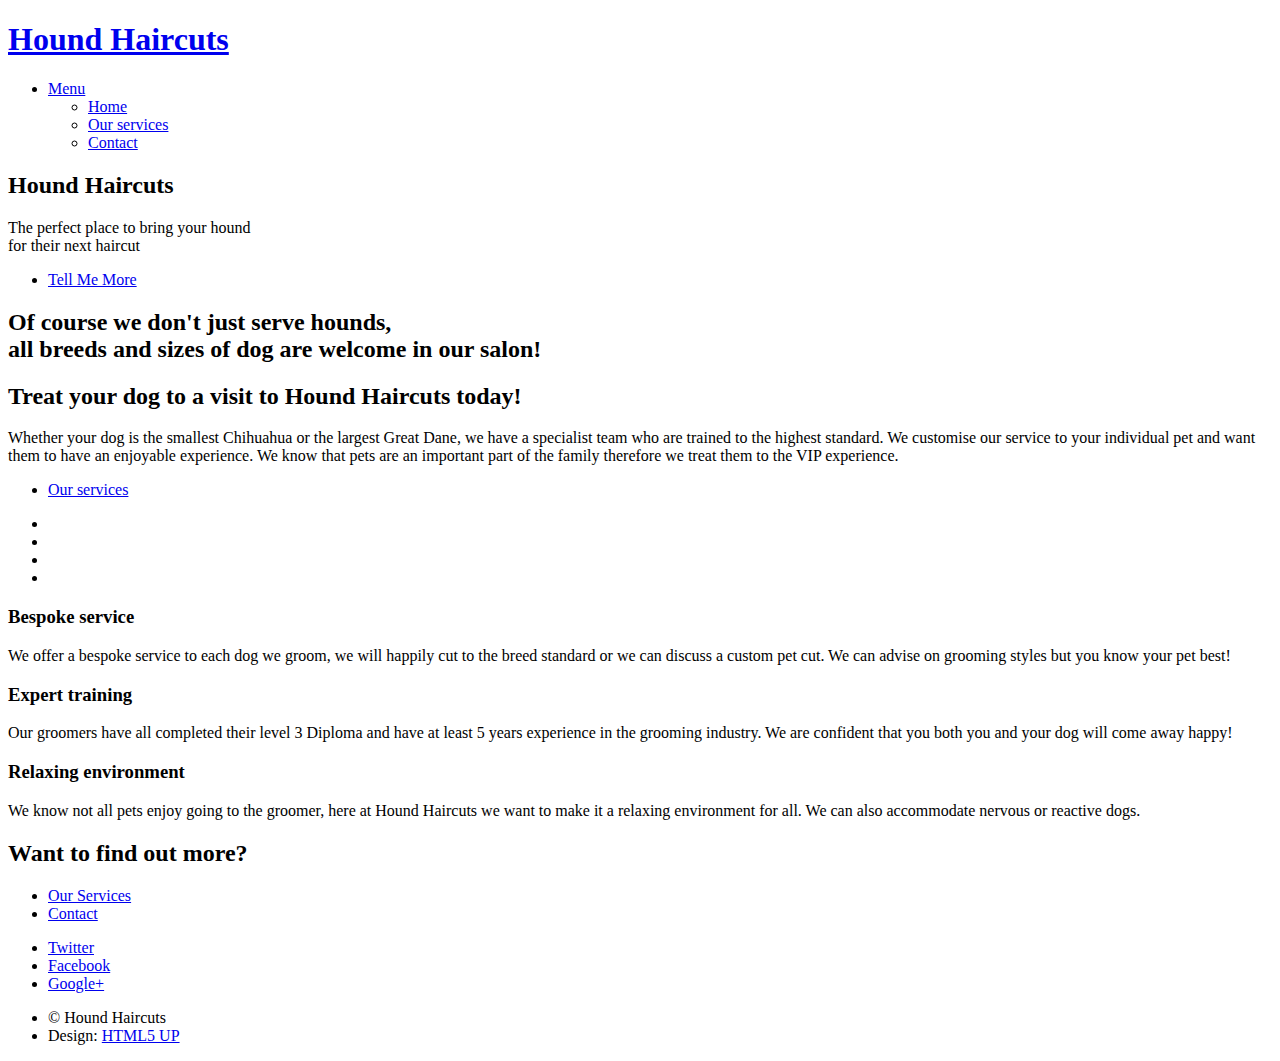
==== index.html @ f1c46895 "Add files via upload" ====
<!DOCTYPE HTML>
<!--
	Twenty by HTML5 UP
	html5up.net | @ajlkn
	Free for personal and commercial use under the CCA 3.0 license (html5up.net/license)
-->
<html>
	<head>
		<title>Hound Haircuts</title>
		<meta charset="utf-8" />
		<meta name="viewport" content="width=device-width, initial-scale=1, user-scalable=no" />
		<link rel="stylesheet" href="assets/css/main.css" />
		<noscript><link rel="stylesheet" href="assets/css/noscript.css" /></noscript>
	</head>
	<body class="index is-preload">
		<div id="page-wrapper">

			<!-- Header -->
				<header id="header" class="alt">
					<h1 id="logo"><a href="index.html">Hound Haircuts</a></h1>
					<nav id="nav">
						<ul>
							<li class="submenu">
								<a href="#">Menu</a>
								<ul>
									<li><a href="index.html">Home</a></li>
									<li><a href="services.html">Our services</a></li>
									<li><a href="contact.html">Contact</a></li>
								</ul>
						</ul>
					</nav>
				</header>

			<!-- Banner -->
				<section id="banner">

					<!--
						".inner" is set up as an inline-block so it automatically expands
						in both directions to fit whatever's inside it. This means it won't
						automatically wrap lines, so be sure to use line breaks where
						appropriate (<br />).
					-->
					<div class="inner">

						<header>
							<h2>Hound Haircuts</h2>
						</header>
						<p>
							The perfect place to bring your hound<br> for their next haircut
						</p>
						<footer>
							<ul class="buttons stacked">
								<li><a href="#main" class="button fit scrolly">Tell Me More</a></li>
							</ul>
						</footer>

					</div>

				</section>

			<!-- Main -->
				<article id="main">

					<header class="special container">
						<span class="icon solid fa-dog"></span>
						<h2>Of course we don't just serve hounds, <br>all breeds and sizes of dog are welcome in our salon!</h2>
					</header>

					<!-- One -->
						<section class="wrapper style2 container special-alt">
							<div class="row gtr-50">
								<div class="col-8 col-12-narrower">
									<header>
									<h2>Treat your dog to a visit to Hound Haircuts today!</h2>
									</header>
									<p>Whether your dog is the smallest Chihuahua or the largest Great Dane, we have a specialist team who are trained to the highest standard. We customise our service to your individual pet and want them to have an enjoyable experience. We know that pets are an important part of the family therefore we treat them to the VIP experience. 
									</p>
									<footer>
										<ul class="buttons buttoncenter">
											<li><a href="services.html" class="button">Our services</a></li>
										</ul>
									</footer>

								</div>
								<div class="col-4 col-12-narrower imp-narrower">

									<ul class="featured-icons">
										<li><span class="icon solid fa-dog"><span class="label"></span></span></li>
										<li><span class="icon solid fa-paw"><span class="label"></span></span></li>
										<li><span class="icon solid fa-bath"><span class="label"></span></span></li>
										<li><span class="icon solid fa-cut"><span class="label"></span></span></li>
									</ul>

								</div>
							</div>
						</section>

					<!-- Two -->
						<section class="wrapper style1 container special">
							<div class="row">
								<div class="col-4 col-12-narrower">

									<section>
										<span class="icon solid featured fa-check"></span>
										<header>
											<h3>Bespoke service</h3>
										</header>
										<p>We offer a bespoke service to each dog we groom, we will happily cut to the breed standard or we can discuss a custom pet cut. We can advise on grooming styles but you know your pet best!</p>
									</section>

								</div>
								<div class="col-4 col-12-narrower">

									<section>
										<span class="icon solid featured fa-check"></span>
										<header>
											<h3>Expert training</h3>
										</header>
										<p>Our groomers have all completed their level 3 Diploma and have at least 5 years experience in the grooming industry. We are confident that you both you and your dog will come away happy!</p>
									</section>

								</div>
								<div class="col-4 col-12-narrower">

									<section>
										<span class="icon solid featured fa-check"></span>
										<header>
											<h3>Relaxing environment</h3>
										</header>
										<p>We know not all pets enjoy going to the groomer, here at Hound Haircuts we want to make it a relaxing environment for all. We can also accommodate nervous or reactive dogs.</p>
									</section>

								</div>
							</div>
						</section>

				</article>

			<!-- CTA -->
				<section id="cta">

					<header>
						<h2>Want to find out more?</h2>
					</header>
					<footer>
						<ul class="buttons">
							<li><a href="services.html" class="button primary">Our Services</a></li>
							<li><a href="contact.html" class="button">Contact</a></li>
						</ul>
					</footer>

				</section>

			<!-- Footer -->
				<footer id="footer">

					<ul class="icons">
						<li><a href="#" class="icon brands circle fa-twitter"><span class="label">Twitter</span></a></li>
						<li><a href="#" class="icon brands circle fa-facebook-f"><span class="label">Facebook</span></a></li>
						<li><a href="#" class="icon brands circle fa-google-plus-g"><span class="label">Google+</span></a></li>
					</ul>

					<ul class="copyright">
						<li>&copy; Hound Haircuts</li><li>Design: <a href="http://html5up.net">HTML5 UP</a></li>
					</ul>

				</footer>

		</div>

		<!-- Scripts -->
			<script src="assets/js/jquery.min.js"></script>
			<script src="assets/js/jquery.dropotron.min.js"></script>
			<script src="assets/js/jquery.scrolly.min.js"></script>
			<script src="assets/js/jquery.scrollex.min.js"></script>
			<script src="assets/js/browser.min.js"></script>
			<script src="assets/js/breakpoints.min.js"></script>
			<script src="assets/js/util.js"></script>
			<script src="assets/js/main.js"></script>

	</body>
</html>
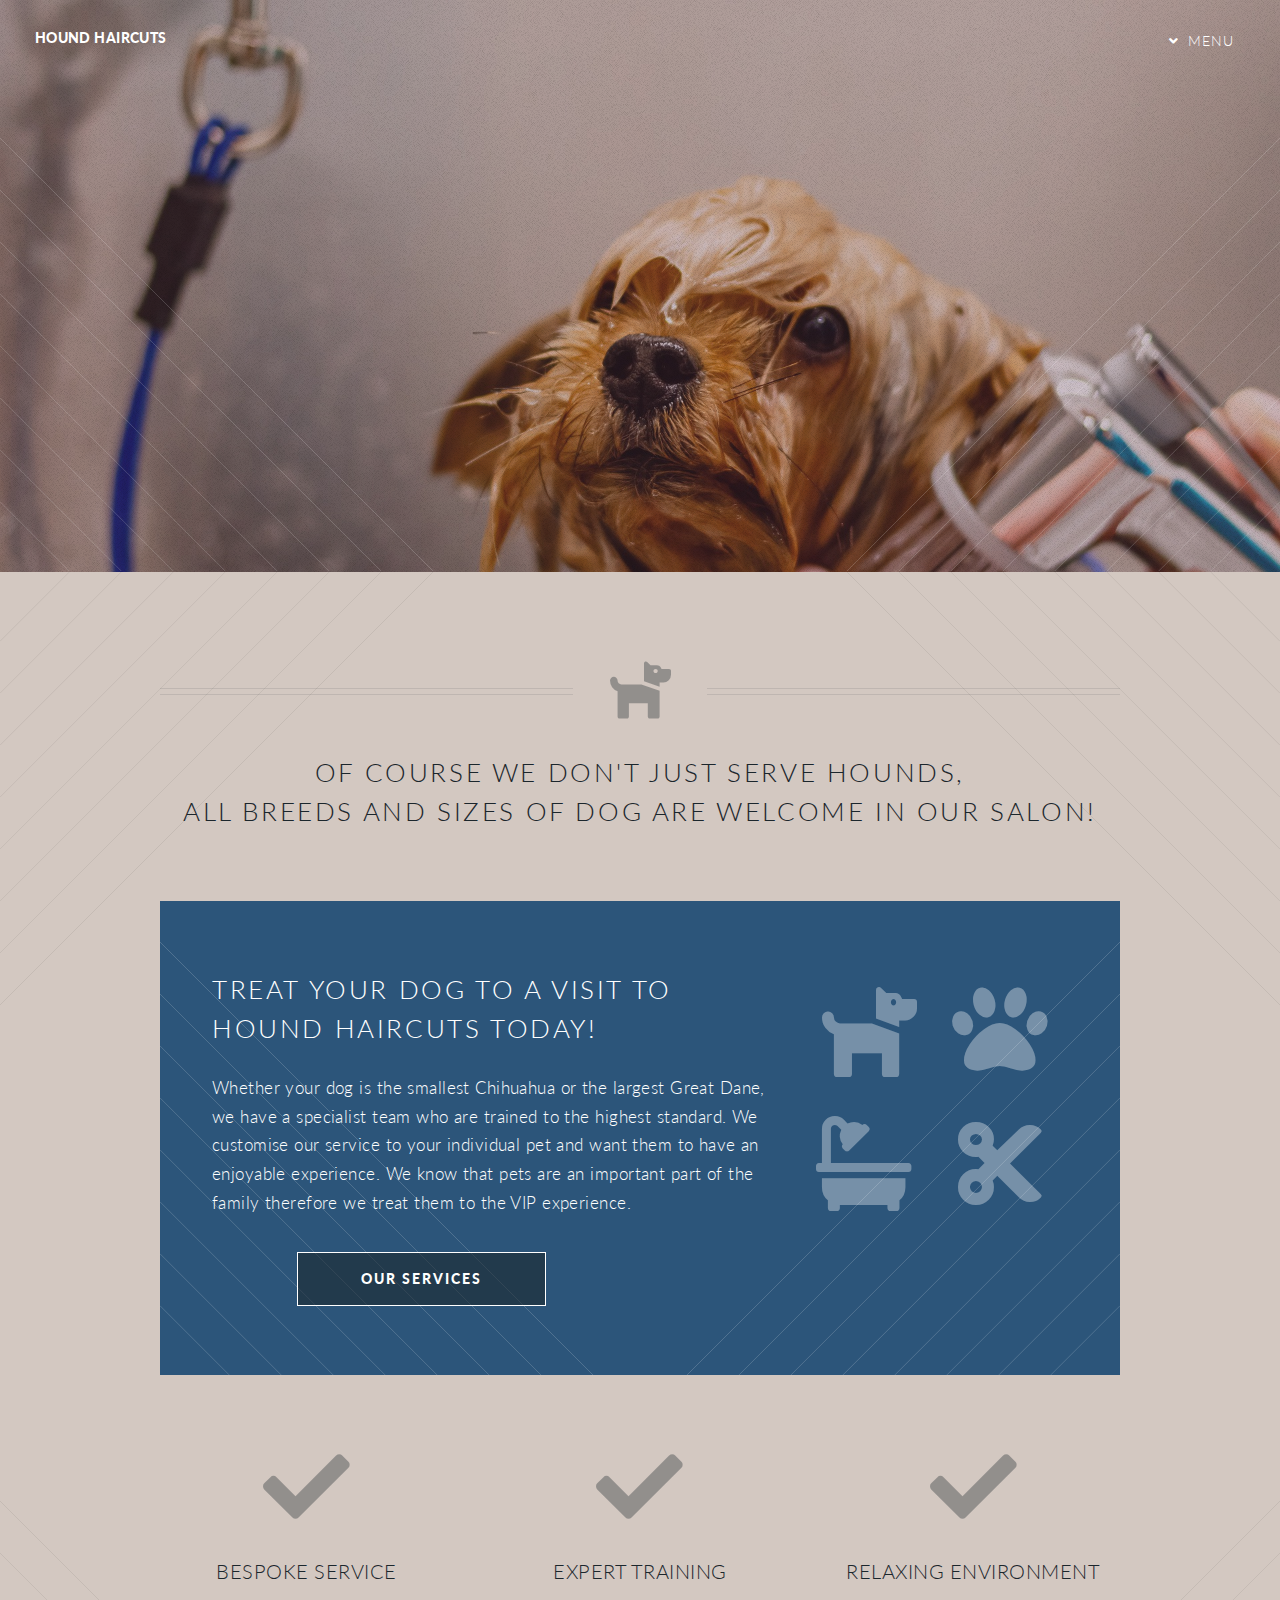
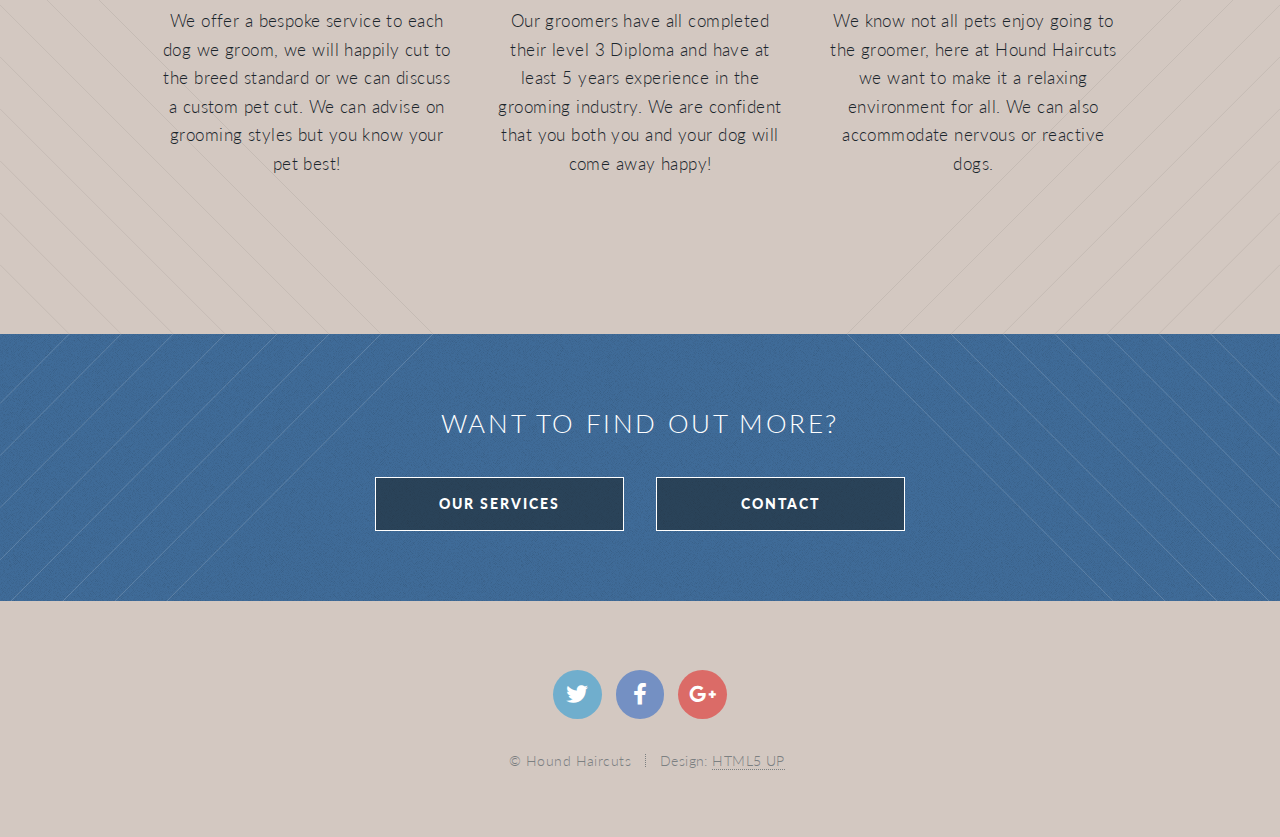
==== commit 65fa53a6: "colour changes made" ====
--- a/index.html
+++ b/index.html
@@ -144,7 +144,7 @@
 					</header>
 					<footer>
 						<ul class="buttons">
-							<li><a href="services.html" class="button primary">Our Services</a></li>
+							<li><a href="services.html" class="button">Our Services</a></li>
 							<li><a href="contact.html" class="button">Contact</a></li>
 						</ul>
 					</footer>
--- a/assets/css/main.css
+++ b/assets/css/main.css
@@ -0,0 +1,3373 @@
+@import url("fontawesome-all.min.css");
+@import url("https://fonts.googleapis.com/css?family=Lato:300,400,900");
+
+/*
+	Twenty by HTML5 UP
+	html5up.net | @ajlkn
+	Free for personal and commercial use under the CCA 3.0 license (html5up.net/license)
+*/
+
+html, body, div, span, applet, object,
+iframe, h1, h2, h3, h4, h5, h6, p, blockquote,
+pre, a, abbr, acronym, address, big, cite,
+code, del, dfn, em, img, ins, kbd, q, s, samp,
+small, strike, strong, sub, sup, tt, var, b,
+u, i, center, dl, dt, dd, ol, ul, li, fieldset,
+form, label, legend, table, caption, tbody,
+tfoot, thead, tr, th, td, article, aside,
+canvas, details, embed, figure, figcaption,
+footer, header, hgroup, menu, nav, output, ruby,
+section, summary, time, mark, audio, video {
+	margin: 0;
+	padding: 0;
+	border: 0;
+	font-size: 100%;
+	font: inherit;
+	vertical-align: baseline;}
+
+article, aside, details, figcaption, figure,
+footer, header, hgroup, menu, nav, section {
+	display: block;}
+
+body {
+	line-height: 1;
+}
+
+ol, ul {
+	list-style: none;
+}
+
+blockquote, q {
+	quotes: none;
+}
+
+	blockquote:before, blockquote:after, q:before, q:after {
+		content: '';
+		content: none;
+	}
+
+table {
+	border-collapse: collapse;
+	border-spacing: 0;
+}
+
+body {
+	-webkit-text-size-adjust: none;
+}
+
+mark {
+	background-color: transparent;
+	color: inherit;
+}
+
+input::-moz-focus-inner {
+	border: 0;
+	padding: 0;
+}
+
+input, select, textarea {
+	-moz-appearance: none;
+	-webkit-appearance: none;
+	-ms-appearance: none;
+	appearance: none;
+}
+
+/* Basic */
+
+	html {
+		box-sizing: border-box;
+	}
+
+	*, *:before, *:after {
+		box-sizing: inherit;
+	}
+
+	body {
+		background: #d3c8c1;
+	}
+
+		body.is-preload *, body.is-preload *:before, body.is-preload *:after {
+			-moz-animation: none !important;
+			-webkit-animation: none !important;
+			-ms-animation: none !important;
+			animation: none !important;
+			-moz-transition: none !important;
+			-webkit-transition: none !important;
+			-ms-transition: none !important;
+			transition: none !important;
+		}
+
+	body, input, select, textarea {
+		color: #1B262C;
+		font-family: 'Lato', sans-serif;
+		font-size: 15pt;
+		font-weight: 300;
+		letter-spacing: 0.025em;
+		line-height: 1.75em;
+	}
+
+	a {
+		-moz-transition: color 0.2s ease-in-out, border-color 0.2s ease-in-out, background-color 0.2s ease-in-out;
+		-webkit-transition: color 0.2s ease-in-out, border-color 0.2s ease-in-out, background-color 0.2s ease-in-out;
+		-ms-transition: color 0.2s ease-in-out, border-color 0.2s ease-in-out, background-color 0.2s ease-in-out;
+		transition: color 0.2s ease-in-out, border-color 0.2s ease-in-out, background-color 0.2s ease-in-out;
+		color: #3fb1a3;
+		text-decoration: none;
+		border-bottom: dotted 1px;
+	}
+
+		a:hover {
+			border-bottom-color: transparent;
+		}
+
+	strong, b {
+		font-weight: 400;
+	}
+
+	p, ul, ol, dl, table, blockquote {
+		margin: 0 0 2em 0;
+	}
+
+	h1, h2, h3, h4, h5, h6 {
+		color: inherit;
+		font-weight: 300;
+		line-height: 1.75em;
+		margin-bottom: 1em;
+		text-transform: uppercase;
+	}
+
+		h1 a, h2 a, h3 a, h4 a, h5 a, h6 a {
+			color: inherit;
+			text-decoration: none;
+			border: 0;
+		}
+
+	h2 {
+		font-size: 1.5em;
+		letter-spacing: 0.1em;
+	}
+
+	h3 {
+		font-size: 1.15em;
+		letter-spacing: 0.025em;
+	}
+
+	sub {
+		font-size: 0.8em;
+		position: relative;
+		top: 0.5em;
+	}
+
+	sup {
+		font-size: 0.8em;
+		position: relative;
+		top: -0.5em;
+	}
+
+	hr {
+		border-top: solid 1px rgba(124, 128, 129, 0.2);
+		border: 0;
+		margin-bottom: 1.5em;
+	}
+
+	blockquote {
+		border-left: solid 0.5em rgba(124, 128, 129, 0.2);
+		font-style: italic;
+		padding: 1em 0 1em 2em;
+	}
+
+/* Container */
+
+	.container {
+		margin: 0 auto;
+		max-width: 100%;
+		width: 1400px;
+	}
+
+		.container.medium {
+			width: 1050px;
+		}
+
+		@media screen and (max-width: 1680px) {
+
+			.container {
+				width: 1200px;
+			}
+
+				.container.medium {
+					width: 900px;
+				}
+
+		}
+
+		@media screen and (max-width: 1280px) {
+
+			.container {
+				width: 960px;
+			}
+
+				.container.medium {
+					width: 735px;
+				}
+
+		}
+
+		@media screen and (max-width: 980px) {
+
+			.container {
+				width: 95%;
+			}
+
+				.container.medium {
+					width: 71.25%;
+				}
+
+		}
+
+		@media screen and (max-width: 840px) {
+
+			.container {
+				width: 95%;
+			}
+
+				.container.medium {
+					width: 95%;
+				}
+
+		}
+
+		@media screen and (max-width: 736px) {
+
+			.container {
+				width: 100%;
+			}
+
+				.container.medium {
+					width: 100%;
+				}
+
+		}
+
+/* Row */
+
+	.row {
+		display: flex;
+		flex-wrap: wrap;
+		box-sizing: border-box;
+		align-items: stretch;
+	}
+
+		.row > * {
+			box-sizing: border-box;
+		}
+
+		.row.gtr-uniform > * > :last-child {
+			margin-bottom: 0;
+		}
+
+		.row.aln-left {
+			justify-content: flex-start;
+		}
+
+		.row.aln-center {
+			justify-content: center;
+		}
+
+		.row.aln-right {
+			justify-content: flex-end;
+		}
+
+		.row.aln-top {
+			align-items: flex-start;
+		}
+
+		.row.aln-middle {
+			align-items: center;
+		}
+
+		.row.aln-bottom {
+			align-items: flex-end;
+		}
+
+		.row > .imp {
+			order: -1;
+		}
+
+		.row > .col-1 {
+			width: 8.33333%;
+		}
+
+		.row > .off-1 {
+			margin-left: 8.33333%;
+		}
+
+		.row > .col-2 {
+			width: 16.66667%;
+		}
+
+		.row > .off-2 {
+			margin-left: 16.66667%;
+		}
+
+		.row > .col-3 {
+			width: 25%;
+		}
+
+		.row > .off-3 {
+			margin-left: 25%;
+		}
+
+		.row > .col-4 {
+			width: 33.33333%;
+		}
+		.row > .col-4 {
+			width: 33.33333%;
+		}
+		.row > .col-40 {
+			width: 50%;
+		}
+		.row > .col-40 {
+			width: 50%;
+		}
+
+
+		.row > .off-4 {
+			margin-left: 33.33333%;
+		}
+
+		.row > .col-5 {
+			width: 41.66667%;
+		}
+
+		.row > .off-5 {
+			margin-left: 41.66667%;
+		}
+
+		.row > .col-6 {
+			width: 50%;
+		}
+
+		.row > .off-6 {
+			margin-left: 50%;
+		}
+
+		.row > .col-7 {
+			width: 58.33333%;
+		}
+
+		.row > .off-7 {
+			margin-left: 58.33333%;
+		}
+
+		.row > .col-8 {
+			width: 66.66667%;
+		}
+
+		.row > .off-8 {
+			margin-left: 66.66667%;
+		}
+
+		.row > .col-9 {
+			width: 75%;
+		}
+
+		.row > .off-9 {
+			margin-left: 75%;
+		}
+
+		.row > .col-10 {
+			width: 83.33333%;
+		}
+
+		.row > .off-10 {
+			margin-left: 83.33333%;
+		}
+
+		.row > .col-11 {
+			width: 91.66667%;
+		}
+
+		.row > .off-11 {
+			margin-left: 91.66667%;
+		}
+
+		.row > .col-12 {
+			width: 100%;
+		}
+
+		.row > .off-12 {
+			margin-left: 100%;
+		}
+
+		.row.gtr-0 {
+			margin-top: 0px;
+			margin-left: 0px;
+		}
+
+			.row.gtr-0 > * {
+				padding: 0px 0 0 0px;
+			}
+
+			.row.gtr-0.gtr-uniform {
+				margin-top: 0px;
+			}
+
+				.row.gtr-0.gtr-uniform > * {
+					padding-top: 0px;
+				}
+
+		.row.gtr-25 {
+			margin-top: -12.5px;
+			margin-left: -12.5px;
+		}
+
+			.row.gtr-25 > * {
+				padding: 12.5px 0 0 12.5px;
+			}
+
+			.row.gtr-25.gtr-uniform {
+				margin-top: -12.5px;
+			}
+
+				.row.gtr-25.gtr-uniform > * {
+					padding-top: 12.5px;
+				}
+
+		.row.gtr-50 {
+			margin-top: -25px;
+			margin-left: -25px;
+		}
+
+			.row.gtr-50 > * {
+				padding: 25px 0 0 25px;
+			}
+
+			.row.gtr-50.gtr-uniform {
+				margin-top: -25px;
+			}
+
+				.row.gtr-50.gtr-uniform > * {
+					padding-top: 25px;
+				}
+
+		.row {
+			margin-top: -50px;
+			margin-left: -50px;
+		}
+
+			.row > * {
+				padding: 50px 0 0 50px;
+			}
+
+			.row.gtr-uniform {
+				margin-top: -50px;
+			}
+
+				.row.gtr-uniform > * {
+					padding-top: 50px;
+				}
+
+		.row.gtr-150 {
+			margin-top: -75px;
+			margin-left: -75px;
+		}
+
+			.row.gtr-150 > * {
+				padding: 75px 0 0 75px;
+			}
+
+			.row.gtr-150.gtr-uniform {
+				margin-top: -75px;
+			}
+
+				.row.gtr-150.gtr-uniform > * {
+					padding-top: 75px;
+				}
+
+		.row.gtr-200 {
+			margin-top: -100px;
+			margin-left: -100px;
+		}
+
+			.row.gtr-200 > * {
+				padding: 100px 0 0 100px;
+			}
+
+			.row.gtr-200.gtr-uniform {
+				margin-top: -100px;
+			}
+
+				.row.gtr-200.gtr-uniform > * {
+					padding-top: 100px;
+				}
+
+		@media screen and (max-width: 1680px) {
+
+			.row {
+				display: flex;
+				flex-wrap: wrap;
+				box-sizing: border-box;
+				align-items: stretch;
+			}
+
+				.row > * {
+					box-sizing: border-box;
+				}
+
+				.row.gtr-uniform > * > :last-child {
+					margin-bottom: 0;
+				}
+
+				.row.aln-left {
+					justify-content: flex-start;
+				}
+
+				.row.aln-center {
+					justify-content: center;
+				}
+
+				.row.aln-right {
+					justify-content: flex-end;
+				}
+
+				.row.aln-top {
+					align-items: flex-start;
+				}
+
+				.row.aln-middle {
+					align-items: center;
+				}
+
+				.row.aln-bottom {
+					align-items: flex-end;
+				}
+
+				.row > .imp-wide {
+					order: -1;
+				}
+
+				.row > .col-1-wide {
+					width: 8.33333%;
+				}
+
+				.row > .off-1-wide {
+					margin-left: 8.33333%;
+				}
+
+				.row > .col-2-wide {
+					width: 16.66667%;
+				}
+
+				.row > .off-2-wide {
+					margin-left: 16.66667%;
+				}
+
+				.row > .col-3-wide {
+					width: 25%;
+				}
+
+				.row > .off-3-wide {
+					margin-left: 25%;
+				}
+
+				.row > .col-4-wide {
+					width: 33.33333%;
+				}
+
+				.row > .off-4-wide {
+					margin-left: 33.33333%;
+				}
+
+				.row > .col-5-wide {
+					width: 41.66667%;
+				}
+
+				.row > .off-5-wide {
+					margin-left: 41.66667%;
+				}
+
+				.row > .col-6-wide {
+					width: 50%;
+				}
+
+				.row > .off-6-wide {
+					margin-left: 50%;
+				}
+
+				.row > .col-7-wide {
+					width: 58.33333%;
+				}
+
+				.row > .off-7-wide {
+					margin-left: 58.33333%;
+				}
+
+				.row > .col-8-wide {
+					width: 66.66667%;
+				}
+
+				.row > .off-8-wide {
+					margin-left: 66.66667%;
+				}
+
+				.row > .col-9-wide {
+					width: 75%;
+				}
+
+				.row > .off-9-wide {
+					margin-left: 75%;
+				}
+
+				.row > .col-10-wide {
+					width: 83.33333%;
+				}
+
+				.row > .off-10-wide {
+					margin-left: 83.33333%;
+				}
+
+				.row > .col-11-wide {
+					width: 91.66667%;
+				}
+
+				.row > .off-11-wide {
+					margin-left: 91.66667%;
+				}
+
+				.row > .col-12-wide {
+					width: 100%;
+				}
+
+				.row > .off-12-wide {
+					margin-left: 100%;
+				}
+
+				.row.gtr-0 {
+					margin-top: 0px;
+					margin-left: 0px;
+				}
+
+					.row.gtr-0 > * {
+						padding: 0px 0 0 0px;
+					}
+
+					.row.gtr-0.gtr-uniform {
+						margin-top: 0px;
+					}
+
+						.row.gtr-0.gtr-uniform > * {
+							padding-top: 0px;
+						}
+
+				.row.gtr-25 {
+					margin-top: -10px;
+					margin-left: -10px;
+				}
+
+					.row.gtr-25 > * {
+						padding: 10px 0 0 10px;
+					}
+
+					.row.gtr-25.gtr-uniform {
+						margin-top: -10px;
+					}
+
+						.row.gtr-25.gtr-uniform > * {
+							padding-top: 10px;
+						}
+
+				.row.gtr-50 {
+					margin-top: -20px;
+					margin-left: -20px;
+				}
+
+					.row.gtr-50 > * {
+						padding: 20px 0 0 20px;
+					}
+
+					.row.gtr-50.gtr-uniform {
+						margin-top: -20px;
+					}
+
+						.row.gtr-50.gtr-uniform > * {
+							padding-top: 20px;
+						}
+
+				.row {
+					margin-top: -40px;
+					margin-left: -40px;
+				}
+
+					.row > * {
+						padding: 40px 0 0 40px;
+					}
+
+					.row.gtr-uniform {
+						margin-top: -40px;
+					}
+
+						.row.gtr-uniform > * {
+							padding-top: 40px;
+						}
+
+				.row.gtr-150 {
+					margin-top: -60px;
+					margin-left: -60px;
+				}
+
+					.row.gtr-150 > * {
+						padding: 60px 0 0 60px;
+					}
+
+					.row.gtr-150.gtr-uniform {
+						margin-top: -60px;
+					}
+
+						.row.gtr-150.gtr-uniform > * {
+							padding-top: 60px;
+						}
+
+				.row.gtr-200 {
+					margin-top: -80px;
+					margin-left: -80px;
+				}
+
+					.row.gtr-200 > * {
+						padding: 80px 0 0 80px;
+					}
+
+					.row.gtr-200.gtr-uniform {
+						margin-top: -80px;
+					}
+
+						.row.gtr-200.gtr-uniform > * {
+							padding-top: 80px;
+						}
+
+		}
+
+		@media screen and (max-width: 1280px) {
+
+			.row {
+				display: flex;
+				flex-wrap: wrap;
+				box-sizing: border-box;
+				align-items: stretch;
+			}
+
+				.row > * {
+					box-sizing: border-box;
+				}
+
+				.row.gtr-uniform > * > :last-child {
+					margin-bottom: 0;
+				}
+
+				.row.aln-left {
+					justify-content: flex-start;
+				}
+
+				.row.aln-center {
+					justify-content: center;
+				}
+
+				.row.aln-right {
+					justify-content: flex-end;
+				}
+
+				.row.aln-top {
+					align-items: flex-start;
+				}
+
+				.row.aln-middle {
+					align-items: center;
+				}
+
+				.row.aln-bottom {
+					align-items: flex-end;
+				}
+
+				.row > .imp-normal {
+					order: -1;
+				}
+
+				.row > .col-1-normal {
+					width: 8.33333%;
+				}
+
+				.row > .off-1-normal {
+					margin-left: 8.33333%;
+				}
+
+				.row > .col-2-normal {
+					width: 16.66667%;
+				}
+
+				.row > .off-2-normal {
+					margin-left: 16.66667%;
+				}
+
+				.row > .col-3-normal {
+					width: 25%;
+				}
+
+				.row > .off-3-normal {
+					margin-left: 25%;
+				}
+
+				.row > .col-4-normal {
+					width: 33.33333%;
+				}
+
+				.row > .off-4-normal {
+					margin-left: 33.33333%;
+				}
+
+				.row > .col-5-normal {
+					width: 41.66667%;
+				}
+
+				.row > .off-5-normal {
+					margin-left: 41.66667%;
+				}
+
+				.row > .col-6-normal {
+					width: 50%;
+				}
+
+				.row > .off-6-normal {
+					margin-left: 50%;
+				}
+
+				.row > .col-7-normal {
+					width: 58.33333%;
+				}
+
+				.row > .off-7-normal {
+					margin-left: 58.33333%;
+				}
+
+				.row > .col-8-normal {
+					width: 66.66667%;
+				}
+
+				.row > .off-8-normal {
+					margin-left: 66.66667%;
+				}
+
+				.row > .col-9-normal {
+					width: 75%;
+				}
+
+				.row > .off-9-normal {
+					margin-left: 75%;
+				}
+
+				.row > .col-10-normal {
+					width: 83.33333%;
+				}
+
+				.row > .off-10-normal {
+					margin-left: 83.33333%;
+				}
+
+				.row > .col-11-normal {
+					width: 91.66667%;
+				}
+
+				.row > .off-11-normal {
+					margin-left: 91.66667%;
+				}
+
+				.row > .col-12-normal {
+					width: 100%;
+				}
+
+				.row > .off-12-normal {
+					margin-left: 100%;
+				}
+
+				.row.gtr-0 {
+					margin-top: 0px;
+					margin-left: 0px;
+				}
+
+					.row.gtr-0 > * {
+						padding: 0px 0 0 0px;
+					}
+
+					.row.gtr-0.gtr-uniform {
+						margin-top: 0px;
+					}
+
+						.row.gtr-0.gtr-uniform > * {
+							padding-top: 0px;
+						}
+
+				.row.gtr-25 {
+					margin-top: -10px;
+					margin-left: -10px;
+				}
+
+					.row.gtr-25 > * {
+						padding: 10px 0 0 10px;
+					}
+
+					.row.gtr-25.gtr-uniform {
+						margin-top: -10px;
+					}
+
+						.row.gtr-25.gtr-uniform > * {
+							padding-top: 10px;
+						}
+
+				.row.gtr-50 {
+					margin-top: -20px;
+					margin-left: -20px;
+				}
+
+					.row.gtr-50 > * {
+						padding: 20px 0 0 20px;
+					}
+
+					.row.gtr-50.gtr-uniform {
+						margin-top: -20px;
+					}
+
+						.row.gtr-50.gtr-uniform > * {
+							padding-top: 20px;
+						}
+
+				.row {
+					margin-top: -40px;
+					margin-left: -40px;
+				}
+
+					.row > * {
+						padding: 40px 0 0 40px;
+					}
+
+					.row.gtr-uniform {
+						margin-top: -40px;
+					}
+
+						.row.gtr-uniform > * {
+							padding-top: 40px;
+						}
+
+				.row.gtr-150 {
+					margin-top: -60px;
+					margin-left: -60px;
+				}
+
+					.row.gtr-150 > * {
+						padding: 60px 0 0 60px;
+					}
+
+					.row.gtr-150.gtr-uniform {
+						margin-top: -60px;
+					}
+
+						.row.gtr-150.gtr-uniform > * {
+							padding-top: 60px;
+						}
+
+				.row.gtr-200 {
+					margin-top: -80px;
+					margin-left: -80px;
+				}
+
+					.row.gtr-200 > * {
+						padding: 80px 0 0 80px;
+					}
+
+					.row.gtr-200.gtr-uniform {
+						margin-top: -80px;
+					}
+
+						.row.gtr-200.gtr-uniform > * {
+							padding-top: 80px;
+						}
+
+		}
+
+		@media screen and (max-width: 980px) {
+
+			.row {
+				display: flex;
+				flex-wrap: wrap;
+				box-sizing: border-box;
+				align-items: stretch;
+			}
+
+				.row > * {
+					box-sizing: border-box;
+				}
+
+				.row.gtr-uniform > * > :last-child {
+					margin-bottom: 0;
+				}
+
+				.row.aln-left {
+					justify-content: flex-start;
+				}
+
+				.row.aln-center {
+					justify-content: center;
+				}
+
+				.row.aln-right {
+					justify-content: flex-end;
+				}
+
+				.row.aln-top {
+					align-items: flex-start;
+				}
+
+				.row.aln-middle {
+					align-items: center;
+				}
+
+				.row.aln-bottom {
+					align-items: flex-end;
+				}
+
+				.row > .imp-narrow {
+					order: -1;
+				}
+
+				.row > .col-1-narrow {
+					width: 8.33333%;
+				}
+
+				.row > .off-1-narrow {
+					margin-left: 8.33333%;
+				}
+
+				.row > .col-2-narrow {
+					width: 16.66667%;
+				}
+
+				.row > .off-2-narrow {
+					margin-left: 16.66667%;
+				}
+
+				.row > .col-3-narrow {
+					width: 25%;
+				}
+
+				.row > .off-3-narrow {
+					margin-left: 25%;
+				}
+
+				.row > .col-4-narrow {
+					width: 33.33333%;
+				}
+
+				.row > .off-4-narrow {
+					margin-left: 33.33333%;
+				}
+
+				.row > .col-5-narrow {
+					width: 41.66667%;
+				}
+
+				.row > .off-5-narrow {
+					margin-left: 41.66667%;
+				}
+
+				.row > .col-6-narrow {
+					width: 50%;
+				}
+
+				.row > .off-6-narrow {
+					margin-left: 50%;
+				}
+
+				.row > .col-7-narrow {
+					width: 58.33333%;
+				}
+
+				.row > .off-7-narrow {
+					margin-left: 58.33333%;
+				}
+
+				.row > .col-8-narrow {
+					width: 66.66667%;
+				}
+
+				.row > .off-8-narrow {
+					margin-left: 66.66667%;
+				}
+
+				.row > .col-9-narrow {
+					width: 75%;
+				}
+
+				.row > .off-9-narrow {
+					margin-left: 75%;
+				}
+
+				.row > .col-10-narrow {
+					width: 83.33333%;
+				}
+
+				.row > .off-10-narrow {
+					margin-left: 83.33333%;
+				}
+
+				.row > .col-11-narrow {
+					width: 91.66667%;
+				}
+
+				.row > .off-11-narrow {
+					margin-left: 91.66667%;
+				}
+
+				.row > .col-12-narrow {
+					width: 100%;
+				}
+
+				.row > .off-12-narrow {
+					margin-left: 100%;
+				}
+
+				.row.gtr-0 {
+					margin-top: 0px;
+					margin-left: 0px;
+				}
+
+					.row.gtr-0 > * {
+						padding: 0px 0 0 0px;
+					}
+
+					.row.gtr-0.gtr-uniform {
+						margin-top: 0px;
+					}
+
+						.row.gtr-0.gtr-uniform > * {
+							padding-top: 0px;
+						}
+
+				.row.gtr-25 {
+					margin-top: -7.5px;
+					margin-left: -7.5px;
+				}
+
+					.row.gtr-25 > * {
+						padding: 7.5px 0 0 7.5px;
+					}
+
+					.row.gtr-25.gtr-uniform {
+						margin-top: -7.5px;
+					}
+
+						.row.gtr-25.gtr-uniform > * {
+							padding-top: 7.5px;
+						}
+
+				.row.gtr-50 {
+					margin-top: -15px;
+					margin-left: -15px;
+				}
+
+					.row.gtr-50 > * {
+						padding: 15px 0 0 15px;
+					}
+
+					.row.gtr-50.gtr-uniform {
+						margin-top: -15px;
+					}
+
+						.row.gtr-50.gtr-uniform > * {
+							padding-top: 15px;
+						}
+
+				.row {
+					margin-top: -30px;
+					margin-left: -30px;
+				}
+
+					.row > * {
+						padding: 30px 0 0 30px;
+					}
+
+					.row.gtr-uniform {
+						margin-top: -30px;
+					}
+
+						.row.gtr-uniform > * {
+							padding-top: 30px;
+						}
+
+				.row.gtr-150 {
+					margin-top: -45px;
+					margin-left: -45px;
+				}
+
+					.row.gtr-150 > * {
+						padding: 45px 0 0 45px;
+					}
+
+					.row.gtr-150.gtr-uniform {
+						margin-top: -45px;
+					}
+
+						.row.gtr-150.gtr-uniform > * {
+							padding-top: 45px;
+						}
+
+				.row.gtr-200 {
+					margin-top: -60px;
+					margin-left: -60px;
+				}
+
+					.row.gtr-200 > * {
+						padding: 60px 0 0 60px;
+					}
+
+					.row.gtr-200.gtr-uniform {
+						margin-top: -60px;
+					}
+
+						.row.gtr-200.gtr-uniform > * {
+							padding-top: 60px;
+						}
+
+		}
+
+		@media screen and (max-width: 840px) {
+
+			.row {
+				display: flex;
+				flex-wrap: wrap;
+				box-sizing: border-box;
+				align-items: stretch;
+			}
+
+				.row > * {
+					box-sizing: border-box;
+				}
+
+				.row.gtr-uniform > * > :last-child {
+					margin-bottom: 0;
+				}
+
+				.row.aln-left {
+					justify-content: flex-start;
+				}
+
+				.row.aln-center {
+					justify-content: center;
+				}
+
+				.row.aln-right {
+					justify-content: flex-end;
+				}
+
+				.row.aln-top {
+					align-items: flex-start;
+				}
+
+				.row.aln-middle {
+					align-items: center;
+				}
+
+				.row.aln-bottom {
+					align-items: flex-end;
+				}
+
+				.row > .imp-narrower {
+					order: -1;
+				}
+
+				.row > .col-1-narrower {
+					width: 8.33333%;
+				}
+
+				.row > .off-1-narrower {
+					margin-left: 8.33333%;
+				}
+
+				.row > .col-2-narrower {
+					width: 16.66667%;
+				}
+
+				.row > .off-2-narrower {
+					margin-left: 16.66667%;
+				}
+
+				.row > .col-3-narrower {
+					width: 25%;
+				}
+
+				.row > .off-3-narrower {
+					margin-left: 25%;
+				}
+
+				.row > .col-4-narrower {
+					width: 33.33333%;
+				}
+
+				.row > .off-4-narrower {
+					margin-left: 33.33333%;
+				}
+
+				.row > .col-5-narrower {
+					width: 41.66667%;
+				}
+
+				.row > .off-5-narrower {
+					margin-left: 41.66667%;
+				}
+
+				.row > .col-6-narrower {
+					width: 50%;
+				}
+
+				.row > .off-6-narrower {
+					margin-left: 50%;
+				}
+
+				.row > .col-7-narrower {
+					width: 58.33333%;
+				}
+
+				.row > .off-7-narrower {
+					margin-left: 58.33333%;
+				}
+
+				.row > .col-8-narrower {
+					width: 66.66667%;
+				}
+
+				.row > .off-8-narrower {
+					margin-left: 66.66667%;
+				}
+
+				.row > .col-9-narrower {
+					width: 75%;
+				}
+
+				.row > .off-9-narrower {
+					margin-left: 75%;
+				}
+
+				.row > .col-10-narrower {
+					width: 83.33333%;
+				}
+
+				.row > .off-10-narrower {
+					margin-left: 83.33333%;
+				}
+
+				.row > .col-11-narrower {
+					width: 91.66667%;
+				}
+
+				.row > .off-11-narrower {
+					margin-left: 91.66667%;
+				}
+
+				.row > .col-12-narrower {
+					width: 100%;
+				}
+
+				.row > .off-12-narrower {
+					margin-left: 100%;
+				}
+
+				.row.gtr-0 {
+					margin-top: 0px;
+					margin-left: 0px;
+				}
+
+					.row.gtr-0 > * {
+						padding: 0px 0 0 0px;
+					}
+
+					.row.gtr-0.gtr-uniform {
+						margin-top: 0px;
+					}
+
+						.row.gtr-0.gtr-uniform > * {
+							padding-top: 0px;
+						}
+
+				.row.gtr-25 {
+					margin-top: -7.5px;
+					margin-left: -7.5px;
+				}
+
+					.row.gtr-25 > * {
+						padding: 7.5px 0 0 7.5px;
+					}
+
+					.row.gtr-25.gtr-uniform {
+						margin-top: -7.5px;
+					}
+
+						.row.gtr-25.gtr-uniform > * {
+							padding-top: 7.5px;
+						}
+
+				.row.gtr-50 {
+					margin-top: -15px;
+					margin-left: -15px;
+				}
+
+					.row.gtr-50 > * {
+						padding: 15px 0 0 15px;
+					}
+
+					.row.gtr-50.gtr-uniform {
+						margin-top: -15px;
+					}
+
+						.row.gtr-50.gtr-uniform > * {
+							padding-top: 15px;
+						}
+
+				.row {
+					margin-top: -30px;
+					margin-left: -30px;
+				}
+
+					.row > * {
+						padding: 30px 0 0 30px;
+					}
+
+					.row.gtr-uniform {
+						margin-top: -30px;
+					}
+
+						.row.gtr-uniform > * {
+							padding-top: 30px;
+						}
+
+				.row.gtr-150 {
+					margin-top: -45px;
+					margin-left: -45px;
+				}
+
+					.row.gtr-150 > * {
+						padding: 45px 0 0 45px;
+					}
+
+					.row.gtr-150.gtr-uniform {
+						margin-top: -45px;
+					}
+
+						.row.gtr-150.gtr-uniform > * {
+							padding-top: 45px;
+						}
+
+				.row.gtr-200 {
+					margin-top: -60px;
+					margin-left: -60px;
+				}
+
+					.row.gtr-200 > * {
+						padding: 60px 0 0 60px;
+					}
+
+					.row.gtr-200.gtr-uniform {
+						margin-top: -60px;
+					}
+
+						.row.gtr-200.gtr-uniform > * {
+							padding-top: 60px;
+						}
+
+		}
+
+		@media screen and (max-width: 736px) {
+
+			.row {
+				display: flex;
+				flex-wrap: wrap;
+				box-sizing: border-box;
+				align-items: stretch;
+			}
+
+				.row > * {
+					box-sizing: border-box;
+				}
+
+				.row.gtr-uniform > * > :last-child {
+					margin-bottom: 0;
+				}
+
+				.row.aln-left {
+					justify-content: flex-start;
+				}
+
+				.row.aln-center {
+					justify-content: center;
+				}
+
+				.row.aln-right {
+					justify-content: flex-end;
+				}
+
+				.row.aln-top {
+					align-items: flex-start;
+				}
+
+				.row.aln-middle {
+					align-items: center;
+				}
+
+				.row.aln-bottom {
+					align-items: flex-end;
+				}
+
+				.row > .imp-mobile {
+					order: -1;
+				}
+
+				.row > .col-1-mobile {
+					width: 8.33333%;
+				}
+
+				.row > .off-1-mobile {
+					margin-left: 8.33333%;
+				}
+
+				.row > .col-2-mobile {
+					width: 16.66667%;
+				}
+
+				.row > .off-2-mobile {
+					margin-left: 16.66667%;
+				}
+
+				.row > .col-3-mobile {
+					width: 25%;
+				}
+
+				.row > .off-3-mobile {
+					margin-left: 25%;
+				}
+
+				.row > .col-4-mobile {
+					width: 33.33333%;
+				}
+
+				.row > .off-4-mobile {
+					margin-left: 33.33333%;
+				}
+
+				.row > .col-5-mobile {
+					width: 41.66667%;
+				}
+
+				.row > .off-5-mobile {
+					margin-left: 41.66667%;
+				}
+
+				.row > .col-6-mobile {
+					width: 50%;
+				}
+
+				.row > .off-6-mobile {
+					margin-left: 50%;
+				}
+
+				.row > .col-7-mobile {
+					width: 58.33333%;
+				}
+
+				.row > .off-7-mobile {
+					margin-left: 58.33333%;
+				}
+
+				.row > .col-8-mobile {
+					width: 66.66667%;
+				}
+
+				.row > .off-8-mobile {
+					margin-left: 66.66667%;
+				}
+
+				.row > .col-9-mobile {
+					width: 75%;
+				}
+
+				.row > .off-9-mobile {
+					margin-left: 75%;
+				}
+
+				.row > .col-10-mobile {
+					width: 83.33333%;
+				}
+
+				.row > .off-10-mobile {
+					margin-left: 83.33333%;
+				}
+
+				.row > .col-11-mobile {
+					width: 91.66667%;
+				}
+
+				.row > .off-11-mobile {
+					margin-left: 91.66667%;
+				}
+
+				.row > .col-12-mobile {
+					width: 100%;
+				}
+
+				.row > .off-12-mobile {
+					margin-left: 100%;
+				}
+
+				.row.gtr-0 {
+					margin-top: 0px;
+					margin-left: 0px;
+				}
+
+					.row.gtr-0 > * {
+						padding: 0px 0 0 0px;
+					}
+
+					.row.gtr-0.gtr-uniform {
+						margin-top: 0px;
+					}
+
+						.row.gtr-0.gtr-uniform > * {
+							padding-top: 0px;
+						}
+
+				.row.gtr-25 {
+					margin-top: -7.5px;
+					margin-left: -7.5px;
+				}
+
+					.row.gtr-25 > * {
+						padding: 7.5px 0 0 7.5px;
+					}
+
+					.row.gtr-25.gtr-uniform {
+						margin-top: -7.5px;
+					}
+
+						.row.gtr-25.gtr-uniform > * {
+							padding-top: 7.5px;
+						}
+
+				.row.gtr-50 {
+					margin-top: -15px;
+					margin-left: -15px;
+				}
+
+					.row.gtr-50 > * {
+						padding: 15px 0 0 15px;
+					}
+
+					.row.gtr-50.gtr-uniform {
+						margin-top: -15px;
+					}
+
+						.row.gtr-50.gtr-uniform > * {
+							padding-top: 15px;
+						}
+
+				.row {
+					margin-top: -30px;
+					margin-left: -30px;
+				}
+
+					.row > * {
+						padding: 30px 0 0 30px;
+					}
+
+					.row.gtr-uniform {
+						margin-top: -30px;
+					}
+
+						.row.gtr-uniform > * {
+							padding-top: 30px;
+						}
+
+				.row.gtr-150 {
+					margin-top: -45px;
+					margin-left: -45px;
+				}
+
+					.row.gtr-150 > * {
+						padding: 45px 0 0 45px;
+					}
+
+					.row.gtr-150.gtr-uniform {
+						margin-top: -45px;
+					}
+
+						.row.gtr-150.gtr-uniform > * {
+							padding-top: 45px;
+						}
+
+				.row.gtr-200 {
+					margin-top: -60px;
+					margin-left: -60px;
+				}
+
+					.row.gtr-200 > * {
+						padding: 60px 0 0 60px;
+					}
+
+					.row.gtr-200.gtr-uniform {
+						margin-top: -60px;
+					}
+
+						.row.gtr-200.gtr-uniform > * {
+							padding-top: 60px;
+						}
+
+		}
+
+/* Section/Article */
+
+	section.special, article.special {
+		text-align: center;
+	}
+
+	header.major {
+		padding-bottom: 2em;
+	}
+
+	header.special {
+		margin-bottom: 5em;
+		padding-top: 7em;
+		position: relative;
+		text-align: center;
+	}
+
+		header.special:before, header.special:after {
+			border-bottom: solid 1.5px;
+			border-top: solid 1.5px;
+			content: '';
+			height: 7px;
+			opacity: 0.1;
+			position: absolute;
+			top: 1.75em;
+			width: 43%;
+		}
+
+		header.special:before {
+			left: 0;
+		}
+
+		header.special:after {
+			right: 0;
+		}
+
+		header.special h2 {
+			margin-bottom: 0;
+		}
+
+		header.special h2 + p {
+			margin-bottom: 0;
+			padding-top: 1.5em;
+		}
+
+		header.special .icon {
+			cursor: default;
+			height: 7em;
+			left: 0;
+			position: absolute;
+			text-align: center;
+			top: 1em;
+			width: 100%;
+		}
+
+			header.special .icon:before {
+				font-size: 3.5em;
+				opacity: 0.35;
+			}
+
+	footer > :last-child {
+		margin-bottom: 0;
+	}
+
+	footer.major {
+		padding-top: 3em;
+	}
+
+/* Form */
+
+	input[type="text"],
+	input[type="password"],
+	input[type="email"],
+	textarea {
+		-moz-transition: background-color 0.2s ease-in-out, border-color 0.2s ease-in-out;
+		-webkit-transition: background-color 0.2s ease-in-out, border-color 0.2s ease-in-out;
+		-ms-transition: background-color 0.2s ease-in-out, border-color 0.2s ease-in-out;
+		transition: background-color 0.2s ease-in-out, border-color 0.2s ease-in-out;
+		-moz-appearance: none;
+		-webkit-appearance: none;
+		-ms-appearance: none;
+		appearance: none;
+		background: none;
+		border: solid 1px rgba(124, 128, 129, 0.2);
+		border-radius: 0;
+		color: inherit;
+		display: block;
+		padding: 0.75em;
+		text-decoration: none;
+		width: 100%;
+		outline: 0;
+	}
+
+		input[type="text"]:focus,
+		input[type="password"]:focus,
+		input[type="email"]:focus,
+		textarea:focus {
+			border-color: #83d3c9;
+		}
+
+	input[type="text"],
+	input[type="password"],
+	input[type="email"] {
+		line-height: 1em;
+	}
+
+	::-webkit-input-placeholder {
+		color: inherit;
+		opacity: 0.5;
+		position: relative;
+		top: 3px;
+	}
+
+	:-moz-placeholder {
+		color: inherit;
+		opacity: 0.5;
+	}
+
+	::-moz-placeholder {
+		color: inherit;
+		opacity: 0.5;
+	}
+
+	:-ms-input-placeholder {
+		color: inherit;
+		opacity: 0.5;
+	}
+
+/* Image */
+
+	.image {
+		border: 0;
+		position: relative;
+	}
+
+		.image:before {
+			/* background: url("images/overlay.png"); */
+			content: '';
+			height: 100%;
+			left: 0;
+			position: absolute;
+			top: 0;
+			width: 100%;
+		}
+
+		.image.fit {
+			display: block;
+		}
+
+			.image.fit img {
+				display: block;
+				width: 100%;
+			}
+
+		.image.featured {
+			display: block;
+			margin: 0 0 2em 0;
+		}
+
+			.image.featured img {
+				display: block;
+				width: 100%;
+			}
+
+/* Icon */
+
+	.icon {
+		text-decoration: none;
+		position: relative;
+	}
+
+		.icon:before {
+			-moz-osx-font-smoothing: grayscale;
+			-webkit-font-smoothing: antialiased;
+			display: inline-block;
+			font-style: normal;
+			font-variant: normal;
+			text-rendering: auto;
+			line-height: 1;
+			text-transform: none !important;
+			font-family: 'Font Awesome 5 Free';
+			font-weight: 400;
+		}
+
+		.icon.solid:before {
+			font-weight: 900;
+		}
+
+		.icon:before {
+			line-height: inherit;
+		}
+
+		.icon.brands:before {
+			font-family: 'Font Awesome 5 Brands';
+		}
+
+		.icon.circle {
+			-moz-transition: all 0.2s ease-in-out;
+			-webkit-transition: all 0.2s ease-in-out;
+			-ms-transition: all 0.2s ease-in-out;
+			transition: all 0.2s ease-in-out;
+			border: 0;
+			border-radius: 100%;
+			display: inline-block;
+			font-size: 1.25em;
+			height: 2.25em;
+			left: 0;
+			line-height: 2.25em;
+			text-align: center;
+			text-decoration: none;
+			top: 0;
+			width: 2.25em;
+		}
+
+			.icon.circle:hover {
+				top: -0.2em;
+			}
+
+			.icon.circle.fa-twitter {
+				background: #70aecd;
+				color: #fff;
+			}
+
+				.icon.circle.fa-twitter:hover {
+					background: #7fb7d2;
+				}
+
+			.icon.circle.fa-facebook-f {
+				background: #7490c3;
+				color: #fff;
+			}
+
+				.icon.circle.fa-facebook-f:hover {
+					background: #829bc9;
+				}
+
+			.icon.circle.fa-google-plus-g {
+				background: #db6b67;
+				color: #fff;
+			}
+
+				.icon.circle.fa-google-plus-g:hover {
+					background: #df7b77;
+				}
+
+			.icon.circle.fa-github {
+				background: #dcad8b;
+				color: #fff;
+			}
+
+				.icon.circle.fa-github:hover {
+					background: #e1b89b;
+				}
+
+			.icon.circle.fa-dribbble {
+				background: #da83ae;
+				color: #fff;
+			}
+
+				.icon.circle.fa-dribbble:hover {
+					background: #df93b8;
+				}
+
+		.icon.featured {
+			cursor: default;
+			display: block;
+			margin: 0 0 1.5em 0;
+			opacity: 0.35;
+			text-align: center;
+		}
+
+			.icon.featured:before {
+				font-size: 5em;
+				line-height: 1em;
+			}
+
+		.icon > .label {
+			display: none;
+		}
+
+/* List */
+
+	ol {
+		list-style: decimal;
+		padding-left: 1.25em;
+	}
+
+		ol li {
+			padding-left: 0.25em;
+		}
+
+	ul {
+		list-style: disc;
+		padding-left: 1em;
+	}
+
+		ul li {
+			padding-left: 0.5em;
+		}
+
+/* Icons */
+
+	ul.icons {
+		list-style: none;
+		padding-left: 0;
+		cursor: default;
+	}
+
+		ul.icons li {
+			display: inline-block;
+			line-height: 1em;
+			padding-left: 0.5em;
+		}
+
+			ul.icons li:first-child {
+				padding-left: 0;
+			}
+
+/* Featured Icons */
+
+	ul.featured-icons {
+		cursor: default;
+		margin: -0.75em 0 0 0;
+		opacity: 0.35;
+		overflow: hidden;
+		position: relative;
+		list-style: none;
+		padding-left: 0;
+	}
+
+		ul.featured-icons li {
+			display: block;
+			float: left;
+			text-align: center;
+			width: 50%;
+			padding-left: 0;
+			margin-bottom: 1em;
+		}
+
+			ul.featured-icons li .icon {
+				display: inline-block;
+				font-size: 5.5em;
+				height: 1em;
+				line-height: 1.5em;
+				width: 1em;
+			}
+
+/* Buttons */
+
+	ul.buttons {
+		cursor: default;
+		list-style: none;
+		padding-left: 0;
+	}
+
+		ul.buttons:last-child {
+			margin-bottom: 0;
+		}
+
+		ul.buttons li {
+			display: inline-block;
+			padding: 0 0 0 1.5em;
+		}
+
+			ul.buttons li:first-child {
+				padding: 0;
+			}
+
+		ul.buttons.stacked li {
+			display: block;
+			padding: 1.5em 0 0 0;
+		}
+
+			ul.buttons.stacked li:first-child {
+				padding: 0;
+			}
+
+
+/* Table */
+
+	table {
+		width: 100%;
+	}
+
+		table.default {
+			width: 100%;
+		}
+
+			table.default tbody tr {
+				border-bottom: solid 1px rgba(124, 128, 129, 0.2);
+			}
+
+			table.default td {
+				padding: 0.5em 1em 0.5em 1em;
+			}
+
+			table.default th {
+				font-weight: 400;
+				padding: 0.5em 1em 0.5em 1em;
+				text-align: left;
+			}
+
+			table.default thead {
+				background: #7c8081;
+				color: #fff;
+			}
+
+/* Button */
+
+	input[type="button"],
+	input[type="submit"],
+	input[type="reset"],
+	button,
+	.button {
+		-moz-appearance: none;
+		-webkit-appearance: none;
+		-ms-appearance: none;
+		appearance: none;
+		-moz-transition: color 0.2s ease-in-out, border-color 0.2s ease-in-out, background-color 0.2s ease-in-out;
+		-webkit-transition: color 0.2s ease-in-out, border-color 0.2s ease-in-out, background-color 0.2s ease-in-out;
+		-ms-transition: color 0.2s ease-in-out, border-color 0.2s ease-in-out, background-color 0.2s ease-in-out;
+		transition: color 0.2s ease-in-out, border-color 0.2s ease-in-out, background-color 0.2s ease-in-out;
+		background: none;
+		border: solid 1px;
+		border-radius: 0;
+		color: inherit;
+		cursor: pointer;
+		display: inline-block;
+		font-size: 0.8em;
+		font-weight: 900;
+		letter-spacing: 2px;
+		min-width: 18em;
+		padding: 0 0.75em;
+		line-height: 3.75em;
+		text-align: center;
+		text-decoration: none;
+		text-transform: uppercase;
+		background: #1b262c93;
+	}
+
+		input[type="button"]:hover,
+		input[type="submit"]:hover,
+		input[type="reset"]:hover,
+		button:hover,
+		.button:hover {
+			background: rgba(188, 202, 206, 0.15);
+			border-color: inherit;
+		}
+
+		input[type="button"].primary,
+		input[type="submit"].primary,
+		input[type="reset"].primary,
+		button.primary,
+		.button.primary {
+			background: #0F4C75;
+			border-color: #0F4C75;
+			color: #fff !important;
+		}
+
+			input[type="button"].primary:hover,
+			input[type="submit"].primary:hover,
+			input[type="reset"].primary:hover,
+			button.primary:hover,
+			.button.primary:hover {
+				background: #1B262C !important;
+				border-color: #1B262C !important;
+			}
+
+		input[type="button"].fit,
+		input[type="submit"].fit,
+		input[type="reset"].fit,
+		button.fit,
+		.button.fit {
+			width: 100%;
+		}
+
+		input[type="button"].small,
+		input[type="submit"].small,
+		input[type="reset"].small,
+		button.small,
+		.button.small {
+			font-size: 0.7em;
+			min-width: 14em;
+			padding: 0.5em 0;
+		}
+
+/* Wrapper */
+
+	.wrapper {
+		margin-bottom: 5em;
+		padding: 5em;
+	}
+
+		.wrapper.style1 {
+			padding: 0;
+		}
+
+		.wrapper.style2 {
+			background-color: #2c557a;
+			background-image: url("images/light-bl.svg"), url("images/light-br.svg");
+			background-position: bottom left, bottom right;
+			background-repeat: no-repeat, no-repeat;
+			background-size: 25em, 25em;
+			color: #fff;
+		}
+
+			.wrapper.style2 input[type="button"]:hover,
+			.wrapper.style2 input[type="submit"]:hover,
+			.wrapper.style2 input[type="reset"]:hover,
+			.wrapper.style2 button:hover,
+			.wrapper.style2 .button:hover {
+				background: rgba(255, 255, 255, 0.15) !important;
+			}
+
+			.wrapper.style2 input[type="button"].primary,
+			.wrapper.style2 input[type="submit"].primary,
+			.wrapper.style2 input[type="reset"].primary,
+			.wrapper.style2 button.primary,
+			.wrapper.style2 .button.primary {
+				background: #fff;
+				border-color: #fff;
+				color: #83d3c9 !important;
+			}
+
+				.wrapper.style2 input[type="button"].primary:hover,
+				.wrapper.style2 input[type="submit"].primary:hover,
+				.wrapper.style2 input[type="reset"].primary:hover,
+				.wrapper.style2 button.primary:hover,
+				.wrapper.style2 .button.primary:hover {
+					border-color: inherit !important;
+					color: #fff !important;
+				}
+
+		.wrapper.style3 {
+			background: #fff;
+			color: inherit;
+		}
+
+		.wrapper.style4 {
+			background: #2c557a;
+			color: #fff;
+			padding: 4em;
+		}
+
+/* Header */
+
+	@-moz-keyframes reveal-header {
+		0% {
+			top: -5em;
+		}
+
+		100% {
+			top: 0;
+		}
+	}
+
+	@-webkit-keyframes reveal-header {
+		0% {
+			top: -5em;
+		}
+
+		100% {
+			top: 0;
+		}
+	}
+
+	@-ms-keyframes reveal-header {
+		0% {
+			top: -5em;
+		}
+
+		100% {
+			top: 0;
+		}
+	}
+
+	@keyframes reveal-header {
+		0% {
+			top: -5em;
+		}
+
+		100% {
+			top: 0;
+		}
+	}
+
+	#header {
+		background: #bca797;
+		box-shadow: 0 1px 2px 0 rgba(0, 0, 0, 0.075);
+		color: inherit;
+		cursor: default;
+		font-size: 0.8em;
+		left: 0;
+		padding: 1em 1.5em;
+		position: fixed;
+		top: 0;
+		width: 100%;
+		z-index: 10000;
+	}
+
+		#header h1 {
+			font-weight: 900;
+			margin: 0;
+		}
+
+			#header h1 span {
+				font-weight: 300;
+			}
+
+		#header nav {
+			letter-spacing: 0.075em;
+			position: absolute;
+			right: 1.5em;
+			text-transform: uppercase;
+			top: 0.75em;
+		}
+
+			#header nav ul {
+				list-style: none;
+				padding-left: 0;
+			}
+
+				#header nav ul li {
+					display: inline-block;
+					margin-left: 1.5em;
+					padding-left: 0;
+				}
+
+					#header nav ul li > ul {
+						display: none;
+					}
+
+					#header nav ul li a {
+						border: solid 1px transparent;
+						color: inherit;
+						display: inline-block;
+						line-height: 1em;
+						padding: 0.6em 0.75em;
+						text-decoration: none;
+					}
+
+					#header nav ul li input[type="button"],
+					#header nav ul li input[type="submit"],
+					#header nav ul li input[type="reset"],
+					#header nav ul li button,
+					#header nav ul li .button {
+						font-size: 1em;
+						min-width: 0;
+						width: auto;
+					}
+
+					#header nav ul li.submenu > a {
+						text-decoration: none;
+					}
+
+						#header nav ul li.submenu > a:before {
+							-moz-osx-font-smoothing: grayscale;
+							-webkit-font-smoothing: antialiased;
+							display: inline-block;
+							font-style: normal;
+							font-variant: normal;
+							text-rendering: auto;
+							line-height: 1;
+							text-transform: none !important;
+							font-family: 'Font Awesome 5 Free';
+							font-weight: 900;
+						}
+
+						#header nav ul li.submenu > a:before {
+							content: '\f107';
+							margin-right: 0.65em;
+						}
+
+					#header nav ul li.active > a, #header nav ul li:hover > a {
+						-moz-transition: all 0.2s ease-in-out;
+						-webkit-transition: all 0.2s ease-in-out;
+						-ms-transition: all 0.2s ease-in-out;
+						transition: all 0.2s ease-in-out;
+						background: rgba(188, 202, 206, 0.15);
+					}
+
+					#header nav ul li.current > a {
+						font-weight: 900;
+					}
+
+		#header.reveal {
+			-moz-animation: reveal-header 0.5s;
+			-webkit-animation: reveal-header 0.5s;
+			-ms-animation: reveal-header 0.5s;
+			animation: reveal-header 0.5s;
+		}
+
+		#header.alt {
+			-moz-animation: none;
+			-webkit-animation: none;
+			-ms-animation: none;
+			animation: none;
+			background: transparent;
+			box-shadow: none;
+			color: #fff;
+			padding: 2em 2.5em;
+			position: absolute;
+		}
+
+			#header.alt nav {
+				right: 2.5em;
+				top: 1.75em;
+			}
+
+				#header.alt nav ul li.active > a, #header.alt nav ul li:hover > a {
+					border: solid 1px;
+				}
+
+/* Dropotron */
+
+	.dropotron {
+		list-style: none;
+		padding-left: 0;
+		background: #fff;
+		box-shadow: 0 1px 2px 0 rgba(0, 0, 0, 0.075);
+		line-height: 2.25em;
+		min-width: 13em;
+		padding: 1em 0;
+		text-transform: uppercase;
+		margin-top: calc(-1em + 1px);
+	}
+
+		.dropotron.level-0 {
+			font-size: 0.7em;
+			font-weight: 400;
+			margin-top: 1.5em;
+		}
+
+			.dropotron.level-0:before {
+				border-bottom: solid 0.5em #fff;
+				border-left: solid 0.5em transparent;
+				border-right: solid 0.5em transparent;
+				content: '';
+				left: 0.75em;
+				position: absolute;
+				top: -0.45em;
+			}
+
+		.dropotron > li {
+			border-top: solid 1px rgba(124, 128, 129, 0.2);
+			padding-left: 0;
+		}
+
+			.dropotron > li > a {
+				-moz-transition: none;
+				-webkit-transition: none;
+				-ms-transition: none;
+				transition: none;
+				color: inherit;
+				text-decoration: none;
+				padding: 0 1em;
+				border: 0;
+			}
+
+			.dropotron > li:hover > a {
+				background: #506D84;
+				color: #fff;
+			}
+
+			.dropotron > li:first-child {
+				border-top: 0;
+			}
+
+/* Banner */
+
+	@-moz-keyframes reveal-banner {
+		0% {
+			opacity: 0;
+		}
+
+		100% {
+			opacity: 1;
+		}
+	}
+
+	@-webkit-keyframes reveal-banner {
+		0% {
+			opacity: 0;
+		}
+
+		100% {
+			opacity: 1;
+		}
+	}
+
+	@-ms-keyframes reveal-banner {
+		0% {
+			opacity: 0;
+		}
+
+		100% {
+			opacity: 1;
+		}
+	}
+
+	@keyframes reveal-banner {
+		0% {
+			opacity: 0;
+		}
+
+		100% {
+			opacity: 1;
+		}
+	}
+
+	#banner {
+		background-attachment: scroll, scroll, scroll, fixed;
+		background-color: #645862;
+		background-image: url("images/light-bl.svg"), url("images/light-br.svg"), url("images/overlay.png"), url("../../images/banner1.jpg");
+		background-position: bottom left, bottom right, top left, top center;
+		background-repeat: no-repeat, no-repeat, repeat, no-repeat;
+		background-size: 25em, 25em, auto, cover;
+		color: #fff;
+		cursor: default;
+		padding: 6em 0;
+		text-align: center;
+	}
+
+		#banner .inner {
+			-moz-animation: reveal-banner 1s 0.25s ease-in-out;
+			-webkit-animation: reveal-banner 1s 0.25s ease-in-out;
+			-ms-animation: reveal-banner 1s 0.25s ease-in-out;
+			animation: reveal-banner 1s 0.25s ease-in-out;
+			-moz-animation-fill-mode: forwards;
+			-webkit-animation-fill-mode: forwards;
+			-ms-animation-fill-mode: forwards;
+			animation-fill-mode: forwards;
+			background: #1B262C72;
+			color: #fff;
+			display: inline-block;
+			opacity: 0;
+			padding: 3em;
+			text-align: center;
+		}
+
+			#banner .inner header {
+				display: inline-block;
+				border-bottom: solid 2px;
+				border-top: solid 2px;
+				margin: 0 0 2em 0;
+				padding: 3px 0 3px 0;
+			}
+
+				#banner .inner header h2 {
+					border-bottom: solid 2px;
+					border-top: solid 2px;
+					font-size: 2.5em;
+					font-weight: 900;
+					letter-spacing: 0.2em;
+					margin: 0;
+					padding-left: 0.05em;
+					position: relative;
+					text-transform: uppercase;
+				}
+
+			#banner .inner p {
+				letter-spacing: 0.1em;
+				margin: 0;
+				text-transform: uppercase;
+			}
+
+				#banner .inner p a {
+					color: inherit;
+					font-weight: 400;
+					text-decoration: none;
+				}
+
+			#banner .inner footer {
+				margin: 2em 0 0 0;
+			}
+
+/* Main */
+
+	#main {
+		background-image: url("images/dark-tl.svg"), url("images/dark-tr.svg"), url("images/dark-bl.svg"), url("images/dark-br.svg");
+		background-position: top left, top right, bottom left, bottom right;
+		background-repeat: no-repeat;
+		background-size: 25em;
+		padding: 7em 0;
+	}
+
+		#main > :last-child {
+			margin-bottom: 0;
+		}
+
+		#main .sidebar section {
+			border-top: solid 1px rgba(124, 128, 129, 0.2);
+			margin: 3em 0 0 0;
+			padding: 3em 0 0 0;
+		}
+
+			#main .sidebar section:first-child {
+				border-top: 0;
+				padding-top: 0;
+				margin-top: 0;
+			}
+
+	body.index #main {
+		padding-top: 5em;
+	}
+
+/* CTA */
+
+	#cta {
+		background-attachment: scroll, scroll, scroll, fixed;
+		background-color: #3282B8;
+		background-image: url("images/light-tl.svg"), url("images/light-tr.svg"), url("images/overlay.png"), url("../../images/banner.jpg");
+		background-position: top left, top right, top left, bottom center;
+		background-repeat: no-repeat, no-repeat, repeat, no-repeat;
+		background-size: 25em, 25em, auto, cover;
+		color: #fff;
+		padding: 5em;
+		text-align: center;
+	}
+
+		#cta header {
+			margin-bottom: 2em;
+		}
+
+/* CTA 2 */
+
+		#cta2 {
+			background-attachment: scroll, scroll, scroll, fixed;
+			/* background-color: #645862;
+			background-image: url("images/light-tl.svg"), url("images/light-tr.svg"), url("images/overlay.png"), url("../../images/banner.jpg"); */
+			background-position: top left, top right, top left, bottom center;
+			/* background-repeat: no-repeat, no-repeat, repeat, no-repeat;
+			background-size: 25em, 25em, auto, cover; */
+			color: #fff;
+			text-align: center;
+		}
+	
+/* Footer */
+
+	#footer {
+		background: #d3c8c1;
+		color: #7c8081;
+		padding: 5em 5em 10em 5em;
+		text-align: center;
+	}
+
+		#footer .copyright {
+			font-size: 0.8em;
+			line-height: 1em;
+		}
+
+			#footer .copyright a {
+				color: inherit;
+			}
+
+			#footer .copyright li {
+				display: inline-block;
+				margin-left: 1em;
+				padding-left: 1em;
+				border-left: dotted 1px;
+			}
+
+				#footer .copyright li:first-child {
+					margin: 0;
+					padding: 0;
+					border: 0;
+				}
+
+/* Wide */
+
+	@media screen and (max-width: 1680px) {
+
+		/* Basic */
+
+			body, input, select, textarea {
+				font-size: 14pt;
+			}
+
+		/* Section/Article */
+
+			header.special {
+				padding-top: 5.5em;
+				margin-bottom: 4em;
+			}
+
+	}
+
+/* Normal */
+
+	@media screen and (max-width: 1280px) {
+
+		/* Basic */
+
+			body, input, select, textarea {
+				font-size: 13pt;
+				letter-spacing: 0.025em;
+				line-height: 1.65em;
+			}
+
+			h1, h2, h3, h4, h5, h6 {
+				line-height: 1.5em;
+			}
+
+		/* Section/Article */
+
+			header.major {
+				padding-bottom: 1.5em;
+			}
+
+			footer.major {
+				padding-top: 2em;
+			}
+
+		/* Wrapper */
+
+			.wrapper {
+				margin-bottom: 4em;
+				padding: 4em 3em;
+			}
+
+				.wrapper.style4 {
+					padding: 3em;
+				}
+
+		/* Header */
+
+			#header nav ul li {
+				margin-left: 1em;
+			}
+
+		/* Banner */
+
+			#banner {
+				background-attachment: scroll;
+			}
+
+		/* CTA */
+
+			#cta {
+				padding: 4em;
+				background-attachment: scroll;
+			}
+
+			
+
+		/* Footer */
+
+			#footer {
+				padding: 4em;
+			}
+
+	}
+
+/* Narrow */
+
+	@media screen and (max-width: 980px) {
+
+		/* Basic */
+
+			body, input, select, textarea {
+				font-size: 13pt;
+				letter-spacing: 0.025em;
+				line-height: 1.5em;
+			}
+
+		/* Section/Article */
+
+			header br {
+				display: none;
+			}
+
+			header.major {
+				padding-bottom: 1em;
+			}
+
+			header.special {
+				padding-left: 2.5em;
+				padding-right: 2.5em;
+			}
+
+			footer.major {
+				padding-top: 1.5em;
+			}
+
+		/* Wrapper */
+
+			.wrapper {
+				margin-bottom: 3em;
+				padding: 3em 2.5em;
+			}
+
+				.wrapper.special br {
+					display: none;
+				}
+
+				.wrapper.style1 {
+					padding: 0 2.5em;
+				}
+
+				.wrapper.style2 {
+					background-size: 15em;
+				}
+
+				.wrapper.style4 {
+					padding: 2.5em;
+				}
+
+		/* Banner */
+
+			#banner {
+				background-size: 15em, 15em, auto, cover;
+			}
+
+		/* Main */
+
+			#main {
+				background-size: 15em;
+			}
+
+		/* CTA */
+
+			#cta {
+				background-size: 15em, 15em, auto, cover;
+				padding: 3em;
+			}
+
+	}
+
+/* Narrower */
+
+	#navPanel, #navButton {
+		display: none;
+	}
+
+	@media screen and (max-width: 840px) {
+
+		/* Basic */
+
+			html, body {
+				overflow-x: hidden;
+			}
+
+			header.major {
+				padding-bottom: 0.25em;
+			}
+
+			header.special {
+				margin-bottom: 4em;
+				padding-top: 5em;
+			}
+
+				header.special:before, header.special:after {
+					width: 40%;
+				}
+
+				header.special h2 + p {
+					padding-top: 1.25em;
+				}
+
+		/* Section/Article */
+
+			section {
+				margin: 1em 0 1em 0;
+			}
+
+				section:first-child {
+					margin-top: 0;
+				}
+
+		/* Button */
+
+			input[type="button"].small,
+			input[type="submit"].small,
+			input[type="reset"].small,
+			button.small,
+			.button.small {
+				font-size: 0.8em;
+				min-width: 18em;
+				padding: 0.75em 0;
+			}
+
+		/* Featured Icons */
+
+			ul.featured-icons {
+				margin: 0;
+			}
+
+				ul.featured-icons li {
+					display: inline-block;
+					float: none;
+					width: auto;
+				}
+
+					ul.featured-icons li .icon {
+						font-size: 4em;
+						width: 1.25em;
+					}
+
+		/* Buttons */
+
+			ul.buttons li {
+				display: block;
+				padding: 1em 0 0 0;
+			}
+
+		/* Header */
+
+			#header {
+				display: none;
+			}
+
+		/* Banner */
+
+			#banner {
+				margin: 0;
+			}
+
+		/* Wrapper */
+
+			.wrapper.special-alt {
+				text-align: center;
+			}
+
+			.wrapper.style4 {
+				padding-bottom: 3em;
+			}
+
+		/* Main */
+
+			#main {
+				padding: 5em 0;
+			}
+
+				#main .sidebar {
+					border-top: solid 1px rgba(124, 128, 129, 0.1);
+					padding-top: 3em;
+				}
+
+					#main .sidebar section {
+						border-top: 0;
+						padding-top: 0;
+					}
+
+			body.index #main {
+				padding-top: 4.5em;
+			}
+
+		/* CTA */
+
+			#cta {
+				margin: 0;
+			}
+
+		/* Footer */
+
+			#footer {
+				padding: 4em 1.5em;
+			}
+
+		/* Nav */
+
+			#page-wrapper {
+				-moz-backface-visibility: hidden;
+				-webkit-backface-visibility: hidden;
+				-ms-backface-visibility: hidden;
+				backface-visibility: hidden;
+				-moz-transition: -moz-transform 0.5s ease;
+				-webkit-transition: -webkit-transform 0.5s ease;
+				-ms-transition: -ms-transform 0.5s ease;
+				transition: transform 0.5s ease;
+				padding-bottom: 1px;
+			}
+
+			#navButton {
+				-moz-backface-visibility: hidden;
+				-webkit-backface-visibility: hidden;
+				-ms-backface-visibility: hidden;
+				backface-visibility: hidden;
+				-moz-transition: -moz-transform 0.5s ease;
+				-webkit-transition: -webkit-transform 0.5s ease;
+				-ms-transition: -ms-transform 0.5s ease;
+				transition: transform 0.5s ease;
+				display: block;
+				height: 60px;
+				left: 0;
+				position: fixed;
+				top: 0;
+				width: 100%;
+				z-index: 10001;
+			}
+
+				#navButton .toggle {
+					text-decoration: none;
+					height: 60px;
+					left: 0;
+					position: absolute;
+					text-align: center;
+					top: 0;
+					width: 100%;
+					border: 0;
+					outline: 0;
+				}
+
+					#navButton .toggle:before {
+						-moz-osx-font-smoothing: grayscale;
+						-webkit-font-smoothing: antialiased;
+						display: inline-block;
+						font-style: normal;
+						font-variant: normal;
+						text-rendering: auto;
+						line-height: 1;
+						text-transform: none !important;
+						font-family: 'Font Awesome 5 Free';
+						font-weight: 900;
+					}
+
+					#navButton .toggle:before {
+						color: #fff;
+						content: '\f0c9';
+						font-size: 1em;
+						height: 40px;
+						left: 10px;
+						line-height: 40px;
+						opacity: 0.5;
+						position: absolute;
+						top: 11px;
+						width: 60px;
+						z-index: 1;
+					}
+
+					#navButton .toggle:after {
+						background: rgba(163, 169, 170, 0.75);
+						border-radius: 2px;
+						content: '';
+						height: 40px;
+						left: 10px;
+						position: absolute;
+						top: 10px;
+						width: 60px;
+					}
+
+			#navPanel {
+				-moz-backface-visibility: hidden;
+				-webkit-backface-visibility: hidden;
+				-ms-backface-visibility: hidden;
+				backface-visibility: hidden;
+				-moz-transform: translateX(-275px);
+				-webkit-transform: translateX(-275px);
+				-ms-transform: translateX(-275px);
+				transform: translateX(-275px);
+				-moz-transition: -moz-transform 0.5s ease;
+				-webkit-transition: -webkit-transform 0.5s ease;
+				-ms-transition: -ms-transform 0.5s ease;
+				transition: transform 0.5s ease;
+				display: block;
+				height: 100%;
+				left: 0;
+				overflow-y: auto;
+				position: fixed;
+				top: 0;
+				width: 275px;
+				z-index: 10002;
+				background: #1c2021;
+				color: #fff;
+				font-size: 0.8em;
+				letter-spacing: 0.075em;
+				text-transform: uppercase;
+				padding: 0.25em 0.75em 1em 0.75em;
+			}
+
+				#navPanel .link {
+					border: 0;
+					border-top: solid 1px rgba(255, 255, 255, 0.05);
+					color: inherit;
+					display: block;
+					height: 3em;
+					line-height: 3em;
+					opacity: 0.75;
+					text-decoration: none;
+				}
+
+					#navPanel .link.depth-0 {
+						font-weight: 900;
+					}
+
+					#navPanel .link:first-child {
+						border-top: 0;
+					}
+
+				#navPanel .indent-1 {
+					display: inline-block;
+					width: 1em;
+				}
+
+				#navPanel .indent-2 {
+					display: inline-block;
+					width: 2em;
+				}
+
+				#navPanel .indent-3 {
+					display: inline-block;
+					width: 3em;
+				}
+
+				#navPanel .indent-4 {
+					display: inline-block;
+					width: 4em;
+				}
+
+				#navPanel .indent-5 {
+					display: inline-block;
+					width: 5em;
+				}
+
+			body.navPanel-visible #page-wrapper {
+				-moz-transform: translateX(275px);
+				-webkit-transform: translateX(275px);
+				-ms-transform: translateX(275px);
+				transform: translateX(275px);
+			}
+
+			body.navPanel-visible #navButton {
+				-moz-transform: translateX(275px);
+				-webkit-transform: translateX(275px);
+				-ms-transform: translateX(275px);
+				transform: translateX(275px);
+			}
+
+			body.navPanel-visible #navPanel {
+				-moz-transform: translateX(0);
+				-webkit-transform: translateX(0);
+				-ms-transform: translateX(0);
+				transform: translateX(0);
+			}
+
+	}
+
+/* Mobile */
+
+	@media screen and (max-width: 736px) {
+
+		/* Basic */
+
+			body {
+				min-width: 320px;
+			}
+
+			h2 {
+				font-size: 1.25em;
+				letter-spacing: 0.1em;
+			}
+
+			h3 {
+				font-size: 1em;
+				letter-spacing: 0.025em;
+			}
+
+			p {
+				text-align: justify;
+			}
+
+		/* Section/Article */
+
+			header {
+				text-align: center;
+			}
+
+				header.major {
+					padding-bottom: 0;
+				}
+
+				header.special {
+					margin-bottom: 3em;
+					padding-left: 1.5em;
+					padding-right: 1.5em;
+				}
+
+					header.special:before, header.special:after {
+						width: 38%;
+					}
+
+					header.special .icon {
+						font-size: 0.75em;
+						top: 1.5em;
+					}
+
+				header p {
+					text-align: center;
+				}
+
+			footer.major {
+				padding-top: 0;
+			}
+
+		/* Icon */
+
+			.icon.circle {
+				font-size: 1em;
+			}
+
+		/* Button */
+
+			input[type="button"],
+			input[type="submit"],
+			input[type="reset"],
+			button,
+			.button {
+				max-width: 20em;
+				width: 100%;
+			}
+
+				input[type="button"].fit,
+				input[type="submit"].fit,
+				input[type="reset"].fit,
+				button.fit,
+				.button.fit {
+					width: auto;
+				}
+
+		/* Icons */
+
+			ul.icons li {
+				padding-left: 0.25em;
+			}
+
+		/* Featured Icons */
+
+			ul.featured-icons li .icon {
+				width: 1.1em;
+			}
+
+		/* Buttons */
+
+			ul.buttons {
+				text-align: center;
+			}
+
+		/* Wrapper */
+
+			.wrapper {
+				margin-bottom: 2.5em;
+				padding: 2.25em 1.5em;
+			}
+
+				.wrapper.special br {
+					display: none;
+				}
+
+				.wrapper.style1 {
+					padding: 0 1.5em;
+				}
+
+				.wrapper.style2 {
+					background-size: 10em;
+					padding: 2.25em 1.5em;
+				}
+
+				.wrapper.style4 {
+					background-size: 10em;
+					padding: 1.5em 1.5em 3em 1.5em;
+				}
+
+		/* Banner */
+
+			#banner {
+				background-size: 10em, 10em, auto, cover;
+				padding: 6em 0;
+			}
+
+				#banner .inner {
+					background: none;
+					display: block;
+					padding: 0 1.5em;
+				}
+
+					#banner .inner header h2 {
+						font-size: 1.5em;
+					}
+
+					#banner .inner p {
+						text-align: center;
+					}
+
+					#banner .inner br {
+						display: none;
+					}
+
+		/* Main */
+
+			#main {
+				background-size: 10em;
+				padding: 3.5em 0 2.5em 0;
+			}
+
+			body.index #main {
+				padding: 2.5em 0 0 0;
+			}
+
+			body.contact #main {
+				padding-bottom: 0;
+			}
+
+		/* CTA */
+
+			#cta {
+				background-size: 10em, 10em, auto, cover;
+				padding: 3em 1.5em;
+			}
+
+		/* Footer */
+
+			#footer {
+				padding: 3em 1.5em;
+			}
+
+				#footer .copyright li {
+					display: block;
+					margin: 1em 0 0 0;
+					padding: 0;
+					border: 0;
+				}
+
+		/* Nav */
+
+			#navButton .toggle:before {
+				top: 8px;
+				left: 8px;
+				width: 50px;
+				height: 34px;
+				line-height: 34px;
+			}
+
+			#navButton .toggle:after {
+				top: 8px;
+				left: 8px;
+				width: 50px;
+				height: 34px;
+			}
+
+	}
+
+	ul.buttoncenter{
+		width: 70%;
+    margin: auto;
+	}--- a/assets/css/noscript.css
+++ b/assets/css/noscript.css
@@ -0,0 +1,11 @@
+/*
+	Twenty by HTML5 UP
+	html5up.net | @ajlkn
+	Free for personal and commercial use under the CCA 3.0 license (html5up.net/license)
+*/
+
+/* Banner */
+
+	#banner .inner {
+		opacity: 1;
+	}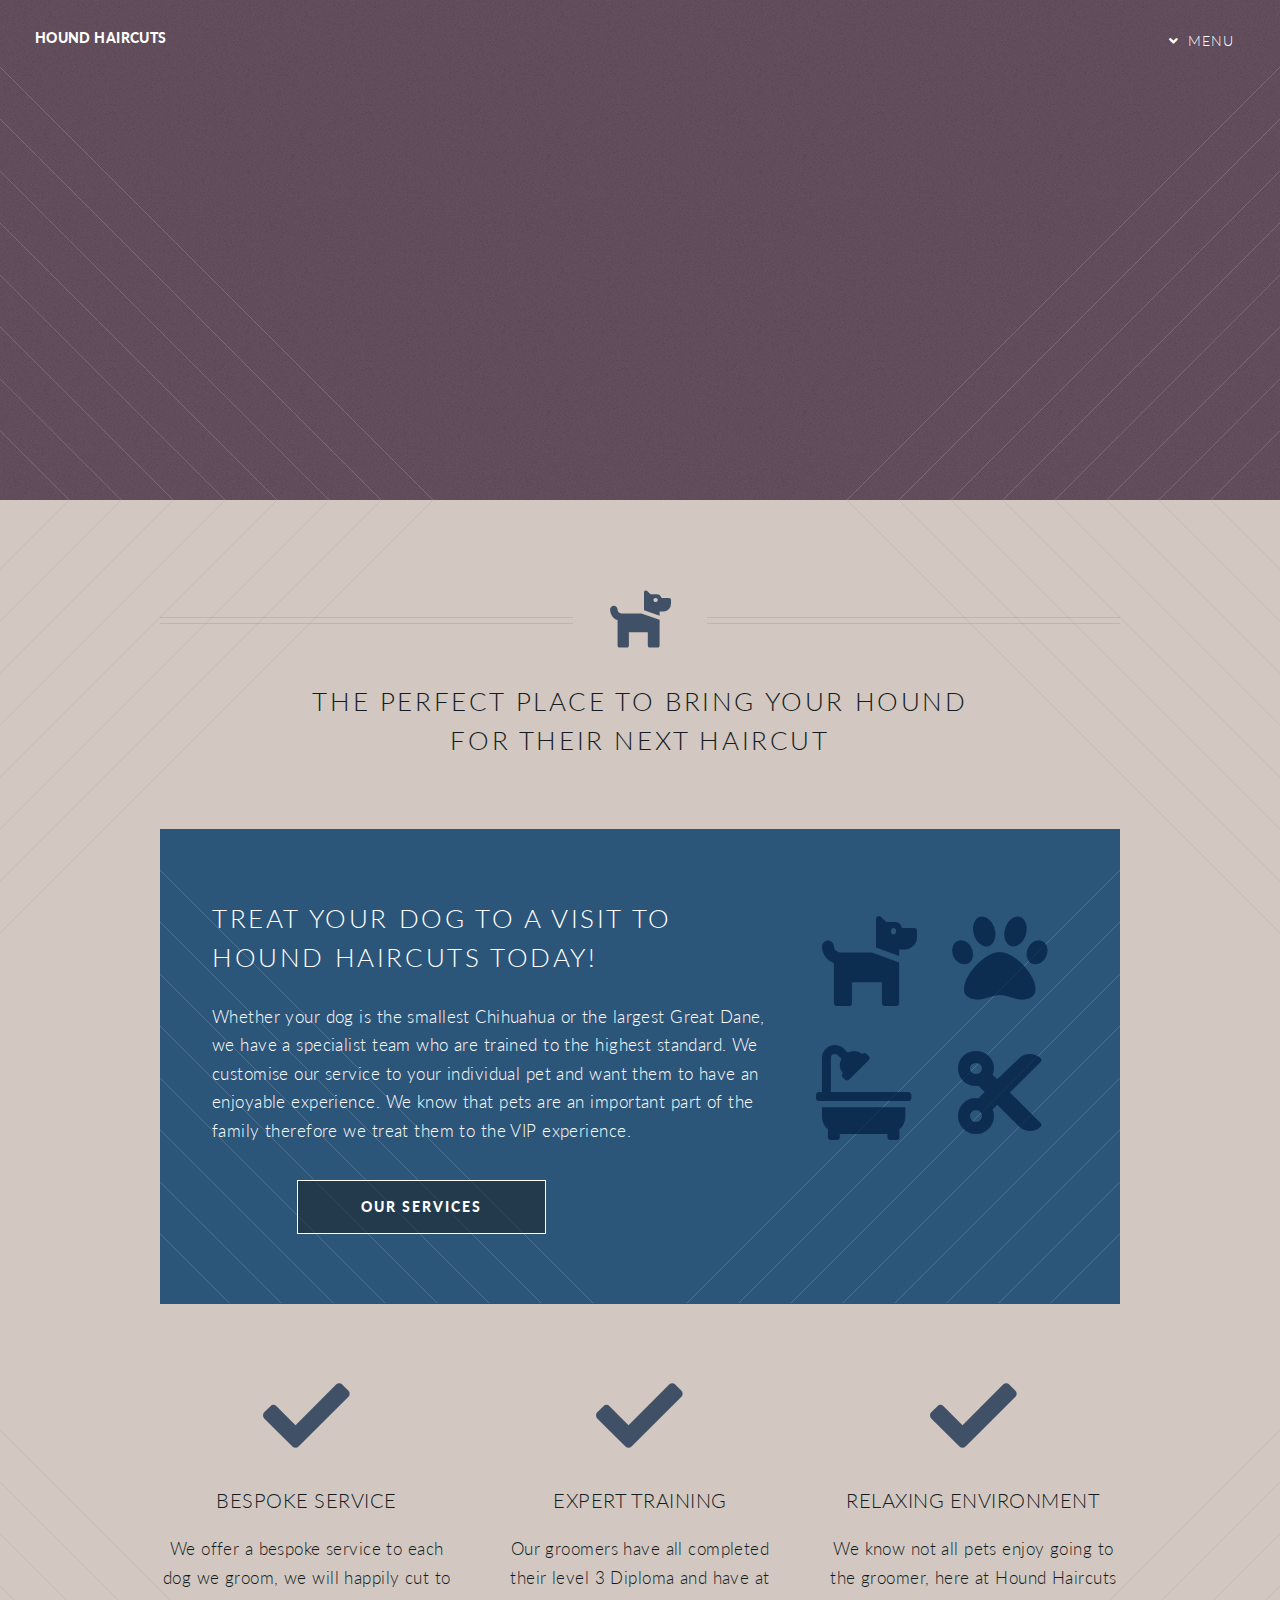
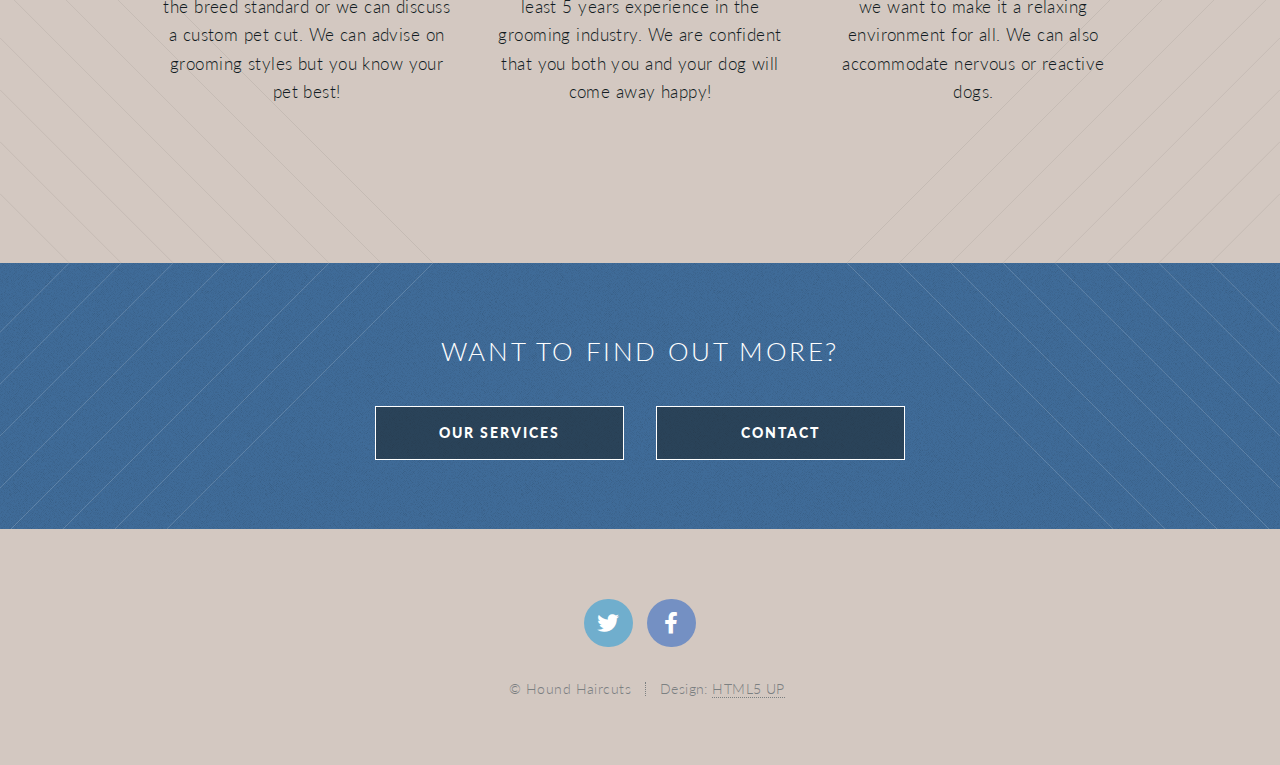
==== commit 5eaa77ff: "colour scheme changed and about us page added" ====
--- a/index.html
+++ b/index.html
@@ -24,6 +24,7 @@
 								<a href="#">Menu</a>
 								<ul>
 									<li><a href="index.html">Home</a></li>
+									<li><a href="aboutUs.html">About Us</a></li>
 									<li><a href="services.html">Our services</a></li>
 									<li><a href="contact.html">Contact</a></li>
 								</ul>
@@ -33,7 +34,6 @@
 
 			<!-- Banner -->
 				<section id="banner">
-
 					<!--
 						".inner" is set up as an inline-block so it automatically expands
 						in both directions to fit whatever's inside it. This means it won't
@@ -41,21 +41,10 @@
 						appropriate (<br />).
 					-->
 					<div class="inner">
-
 						<header>
 							<h2>Hound Haircuts</h2>
 						</header>
-						<p>
-							The perfect place to bring your hound<br> for their next haircut
-						</p>
-						<footer>
-							<ul class="buttons stacked">
-								<li><a href="#main" class="button fit scrolly">Tell Me More</a></li>
-							</ul>
-						</footer>
-
 					</div>
-
 				</section>
 
 			<!-- Main -->
@@ -63,7 +52,7 @@
 
 					<header class="special container">
 						<span class="icon solid fa-dog"></span>
-						<h2>Of course we don't just serve hounds, <br>all breeds and sizes of dog are welcome in our salon!</h2>
+						<h2>The perfect place to bring your hound<br> for their next haircut</h2>
 					</header>
 
 					<!-- One -->
@@ -157,7 +146,6 @@
 					<ul class="icons">
 						<li><a href="#" class="icon brands circle fa-twitter"><span class="label">Twitter</span></a></li>
 						<li><a href="#" class="icon brands circle fa-facebook-f"><span class="label">Facebook</span></a></li>
-						<li><a href="#" class="icon brands circle fa-google-plus-g"><span class="label">Google+</span></a></li>
 					</ul>
 
 					<ul class="copyright">
--- a/assets/css/main.css
+++ b/assets/css/main.css
@@ -98,7 +98,7 @@
 		}
 
 	body, input, select, textarea {
-		color: #1B262C;
+		color: #121c22;
 		font-family: 'Lato', sans-serif;
 		font-size: 15pt;
 		font-weight: 300;
@@ -326,8 +326,8 @@
 		.row > .col-40 {
 			width: 50%;
 		}
-		.row > .col-40 {
-			width: 50%;
+		.row > .col-5 {
+			width: 100%;
 		}
 
 
@@ -1783,7 +1783,7 @@
 
 			header.special .icon:before {
 				font-size: 3.5em;
-				opacity: 0.35;
+				opacity: 0.7;
 			}
 
 	footer > :last-child {
@@ -1823,7 +1823,7 @@
 		input[type="password"]:focus,
 		input[type="email"]:focus,
 		textarea:focus {
-			border-color: #83d3c9;
+			border-color: #1B262C;
 		}
 
 	input[type="text"],
@@ -1889,12 +1889,18 @@
 				display: block;
 				width: 100%;
 			}
+			.image.featured.headshot img {
+				display: block;
+				width: 60%;
+				margin: 0 auto;
+			}
 
 /* Icon */
 
 	.icon {
 		text-decoration: none;
 		position: relative;
+		color: #032042;
 	}
 
 		.icon:before {
@@ -1993,7 +1999,7 @@
 			cursor: default;
 			display: block;
 			margin: 0 0 1.5em 0;
-			opacity: 0.35;
+			opacity: 0.7;
 			text-align: center;
 		}
 
@@ -2049,7 +2055,7 @@
 	ul.featured-icons {
 		cursor: default;
 		margin: -0.75em 0 0 0;
-		opacity: 0.35;
+		opacity: 0.75;
 		overflow: hidden;
 		position: relative;
 		list-style: none;
@@ -2539,14 +2545,15 @@
 	#banner {
 		background-attachment: scroll, scroll, scroll, fixed;
 		background-color: #645862;
-		background-image: url("images/light-bl.svg"), url("images/light-br.svg"), url("images/overlay.png"), url("../../images/banner1.jpg");
+		background-image: url("images/light-bl.svg"), url("images/light-br.svg"), url("images/overlay.png"), url("../../images/banner2.jpg");
 		background-position: bottom left, bottom right, top left, top center;
 		background-repeat: no-repeat, no-repeat, repeat, no-repeat;
 		background-size: 25em, 25em, auto, cover;
 		color: #fff;
 		cursor: default;
-		padding: 6em 0;
+		padding: 4em 0;
 		text-align: center;
+		height: 500px;
 	}
 
 		#banner .inner {
@@ -2562,15 +2569,15 @@
 			color: #fff;
 			display: inline-block;
 			opacity: 0;
-			padding: 3em;
+			padding: 1em;
 			text-align: center;
+			margin: 0 auto;
 		}
 
 			#banner .inner header {
 				display: inline-block;
 				border-bottom: solid 2px;
 				border-top: solid 2px;
-				margin: 0 0 2em 0;
 				padding: 3px 0 3px 0;
 			}
 
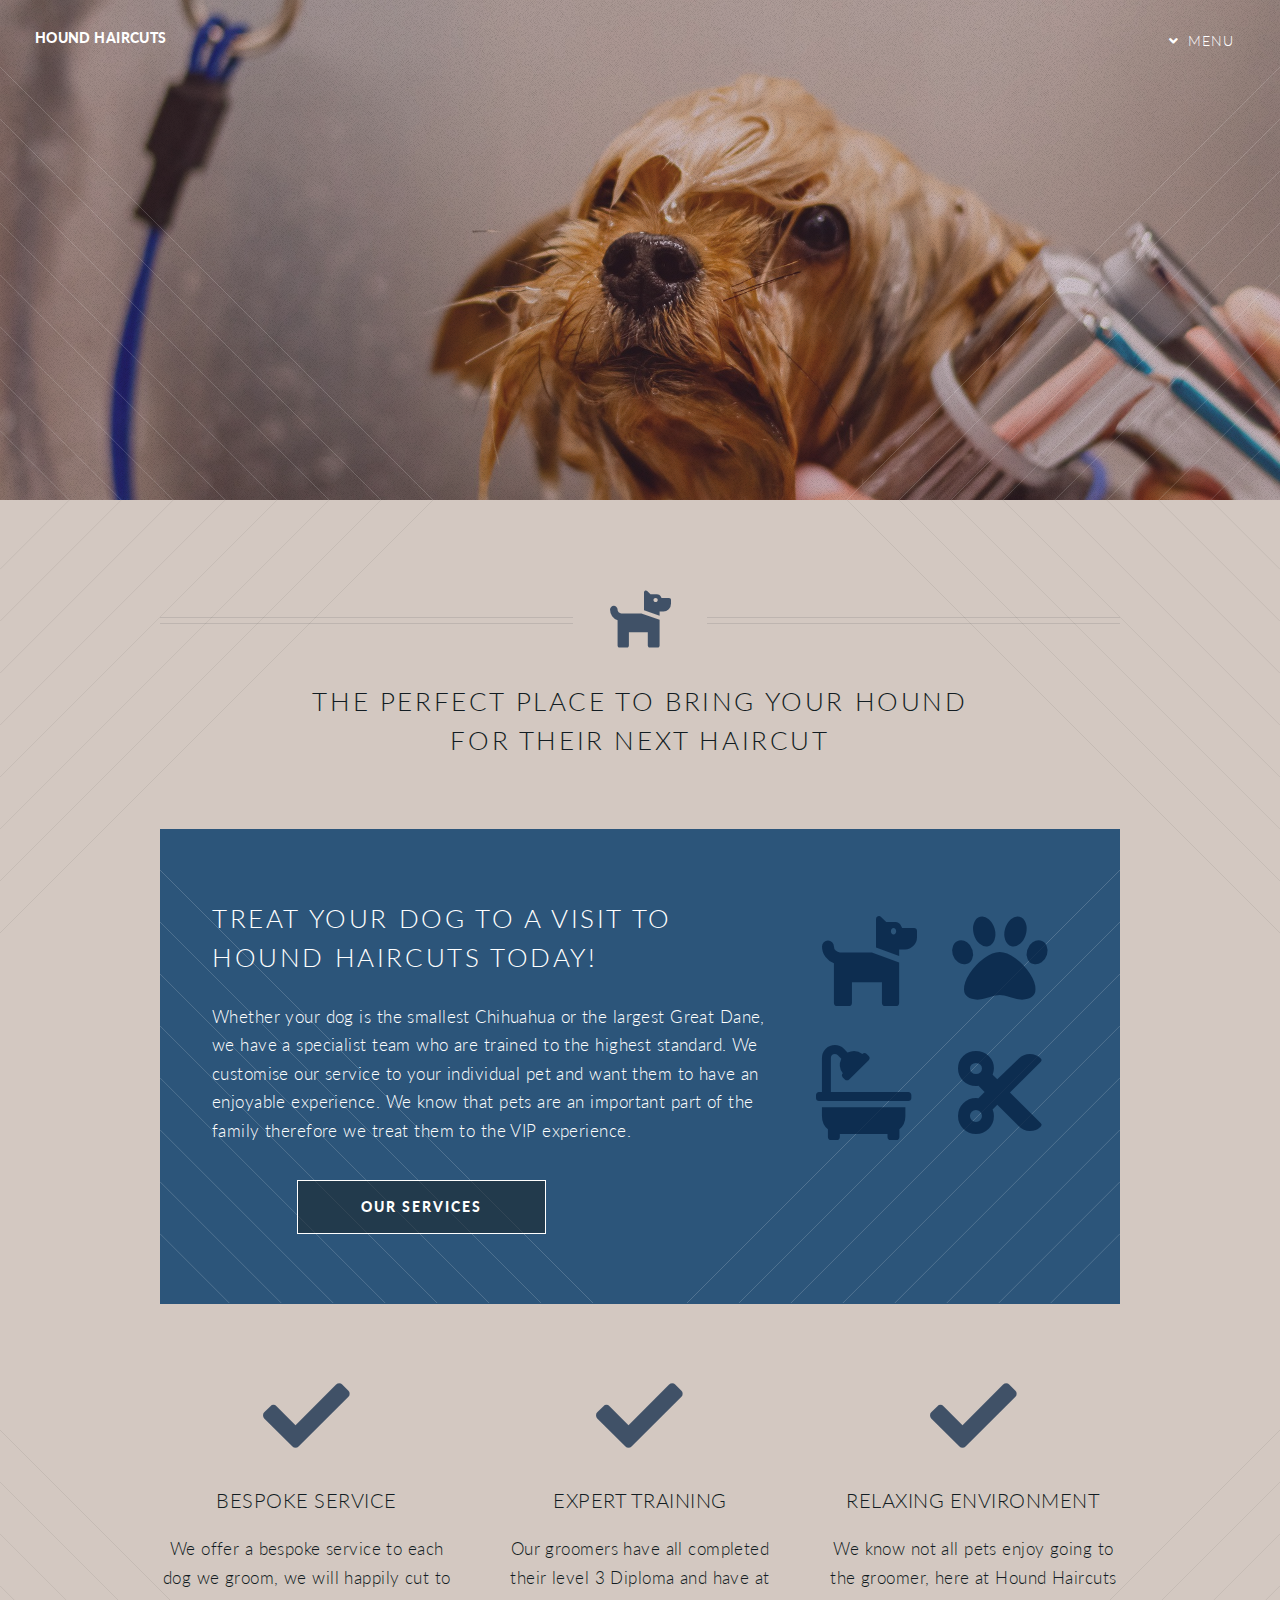
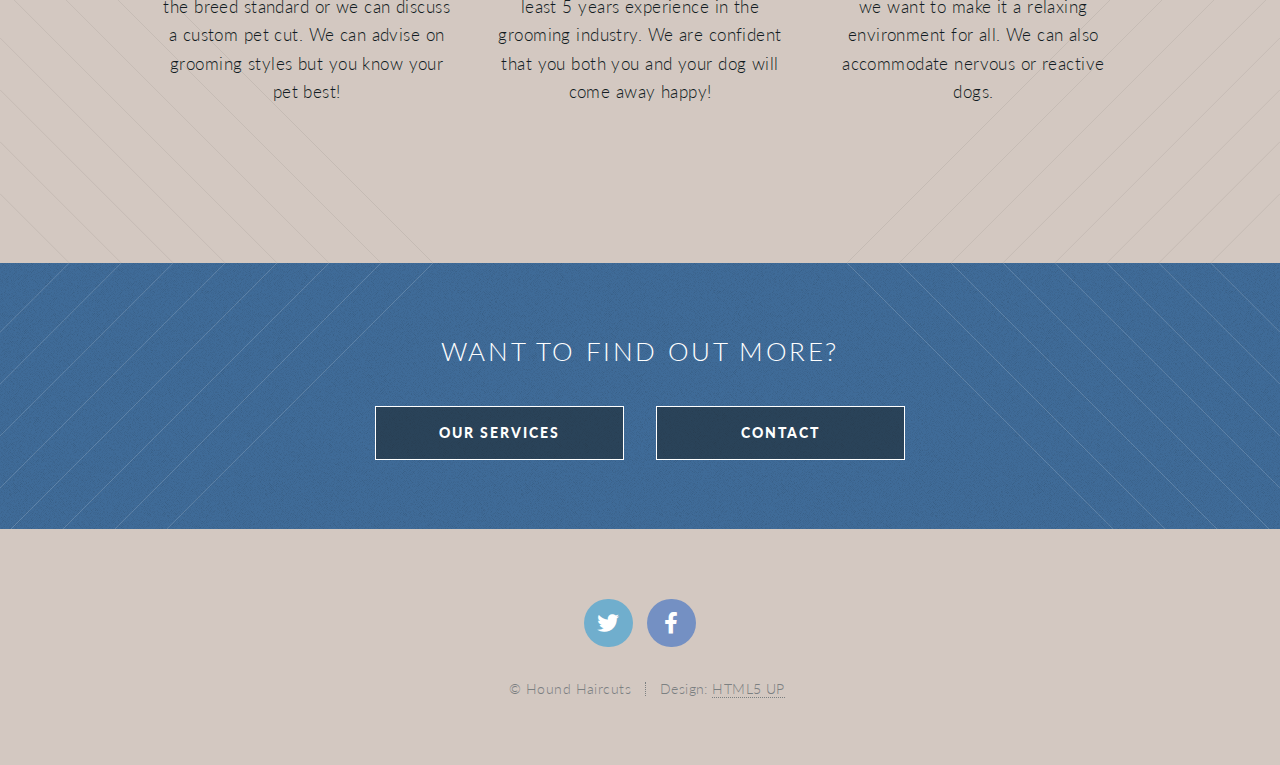
==== commit 2be9403d: "small tweaks made" ====
--- a/index.html
+++ b/index.html
@@ -127,7 +127,6 @@
 
 			<!-- CTA -->
 				<section id="cta">
-
 					<header>
 						<h2>Want to find out more?</h2>
 					</header>
--- a/assets/css/main.css
+++ b/assets/css/main.css
@@ -2410,7 +2410,7 @@
 						-webkit-transition: all 0.2s ease-in-out;
 						-ms-transition: all 0.2s ease-in-out;
 						transition: all 0.2s ease-in-out;
-						background: rgba(188, 202, 206, 0.15);
+						background: rgba(206, 199, 188, 0.15);
 					}
 
 					#header nav ul li.current > a {
@@ -2545,7 +2545,7 @@
 	#banner {
 		background-attachment: scroll, scroll, scroll, fixed;
 		background-color: #645862;
-		background-image: url("images/light-bl.svg"), url("images/light-br.svg"), url("images/overlay.png"), url("../../images/banner2.jpg");
+		background-image: url("images/light-bl.svg"), url("images/light-br.svg"), url("images/overlay.png"), url("../../images/banner.jpg");
 		background-position: bottom left, bottom right, top left, top center;
 		background-repeat: no-repeat, no-repeat, repeat, no-repeat;
 		background-size: 25em, 25em, auto, cover;
@@ -2644,7 +2644,7 @@
 	#cta {
 		background-attachment: scroll, scroll, scroll, fixed;
 		background-color: #3282B8;
-		background-image: url("images/light-tl.svg"), url("images/light-tr.svg"), url("images/overlay.png"), url("../../images/banner.jpg");
+		background-image: url("images/light-tl.svg"), url("images/light-tr.svg"), url("images/overlay.png");
 		background-position: top left, top right, top left, bottom center;
 		background-repeat: no-repeat, no-repeat, repeat, no-repeat;
 		background-size: 25em, 25em, auto, cover;
@@ -2661,8 +2661,8 @@
 
 		#cta2 {
 			background-attachment: scroll, scroll, scroll, fixed;
-			/* background-color: #645862;
-			background-image: url("images/light-tl.svg"), url("images/light-tr.svg"), url("images/overlay.png"), url("../../images/banner.jpg"); */
+			background-color: #3282B8;
+			/* background-image: url("images/light-tl.svg"), url("images/light-tr.svg"), url("images/overlay.png"), url("../../images/banner.jpg"); */
 			background-position: top left, top right, top left, bottom center;
 			/* background-repeat: no-repeat, no-repeat, repeat, no-repeat;
 			background-size: 25em, 25em, auto, cover; */
@@ -3095,7 +3095,7 @@
 				top: 0;
 				width: 275px;
 				z-index: 10002;
-				background: #1c2021;
+				background: #506D84;
 				color: #fff;
 				font-size: 0.8em;
 				letter-spacing: 0.075em;
@@ -3105,7 +3105,7 @@
 
 				#navPanel .link {
 					border: 0;
-					border-top: solid 1px rgba(255, 255, 255, 0.05);
+					border-top: solid 1px rgba(246, 5, 5, 0.05);
 					color: inherit;
 					display: block;
 					height: 3em;
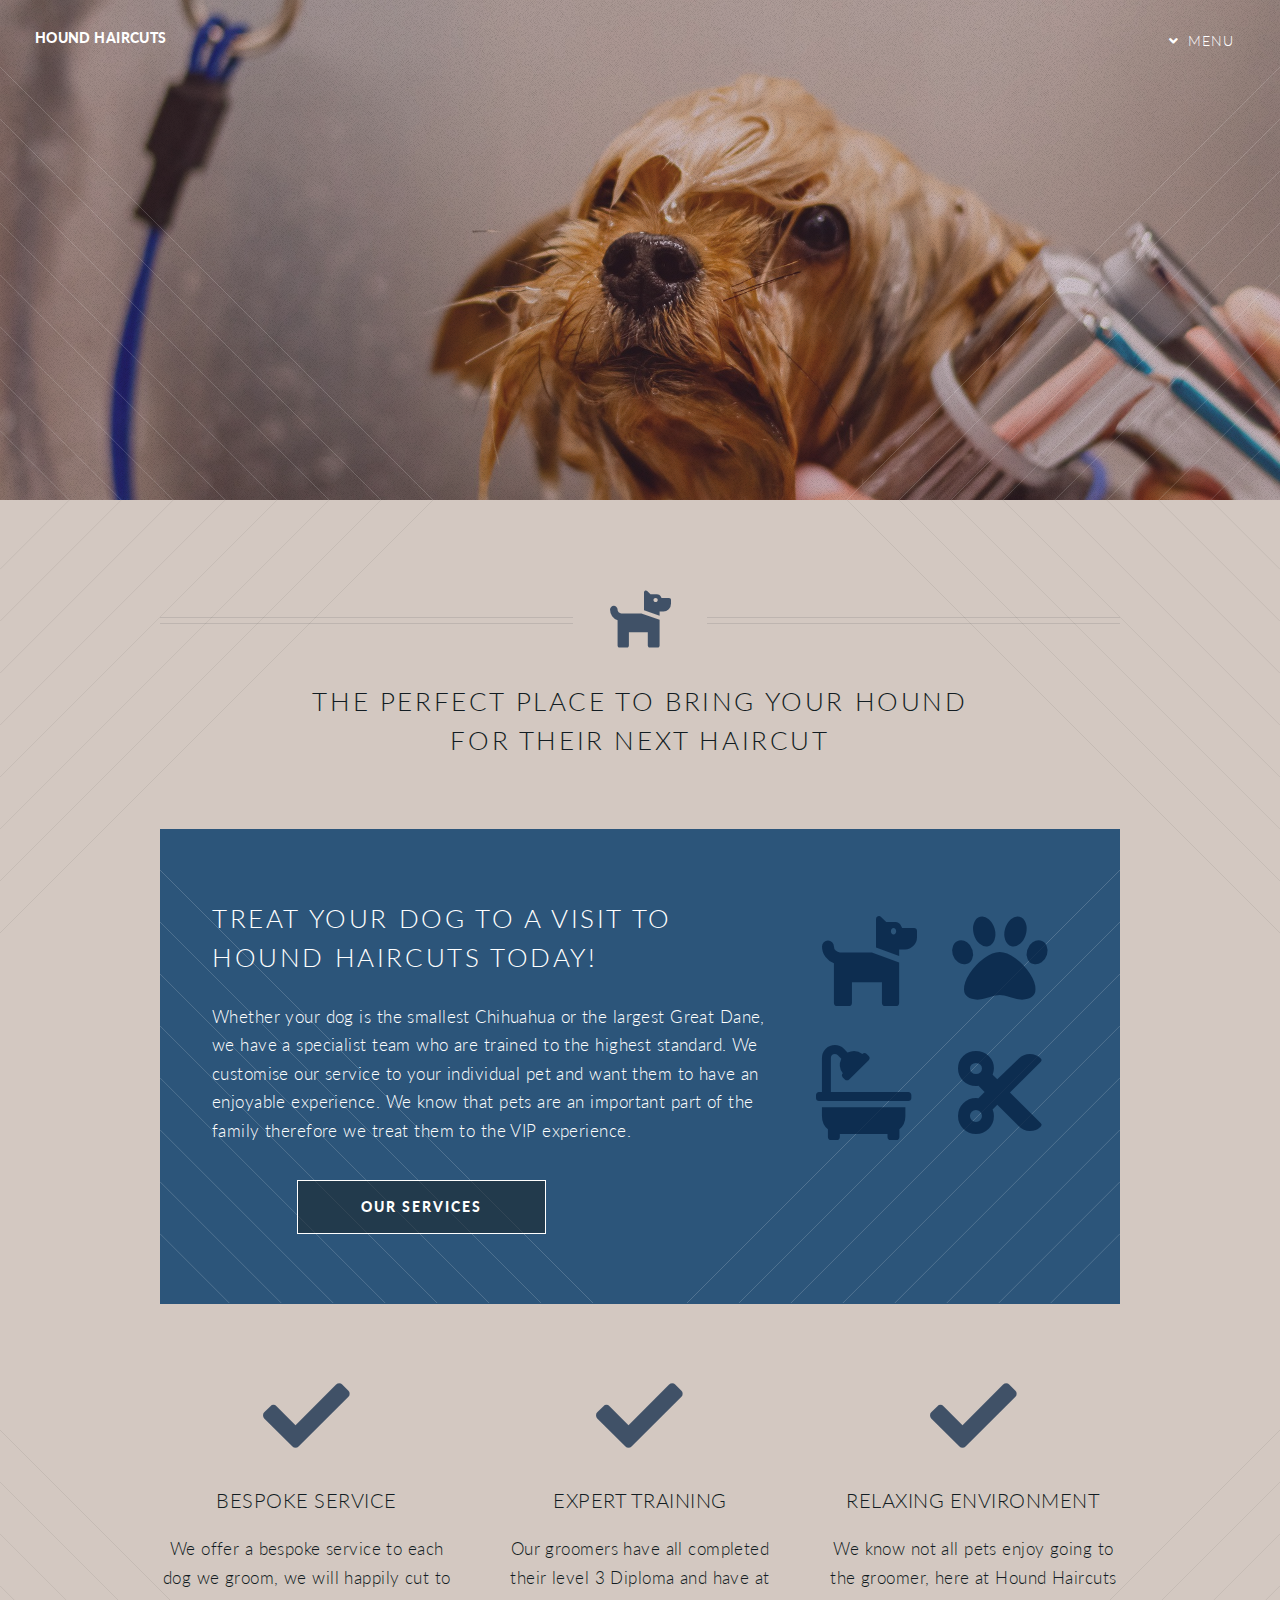
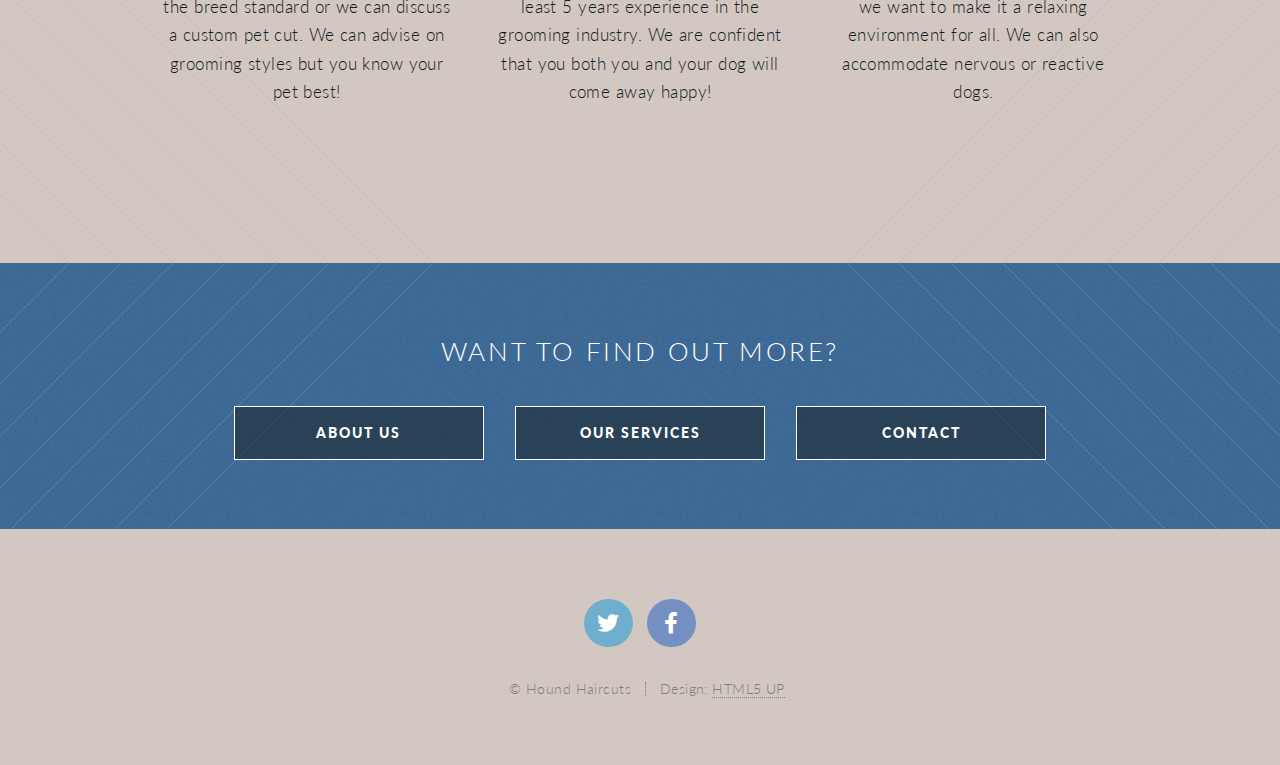
==== commit f1adb3d5: "about us button added to index" ====
--- a/index.html
+++ b/index.html
@@ -132,6 +132,7 @@
 					</header>
 					<footer>
 						<ul class="buttons">
+							<li><a href="aboutUs.html" class="button">About Us</a></li>
 							<li><a href="services.html" class="button">Our Services</a></li>
 							<li><a href="contact.html" class="button">Contact</a></li>
 						</ul>
